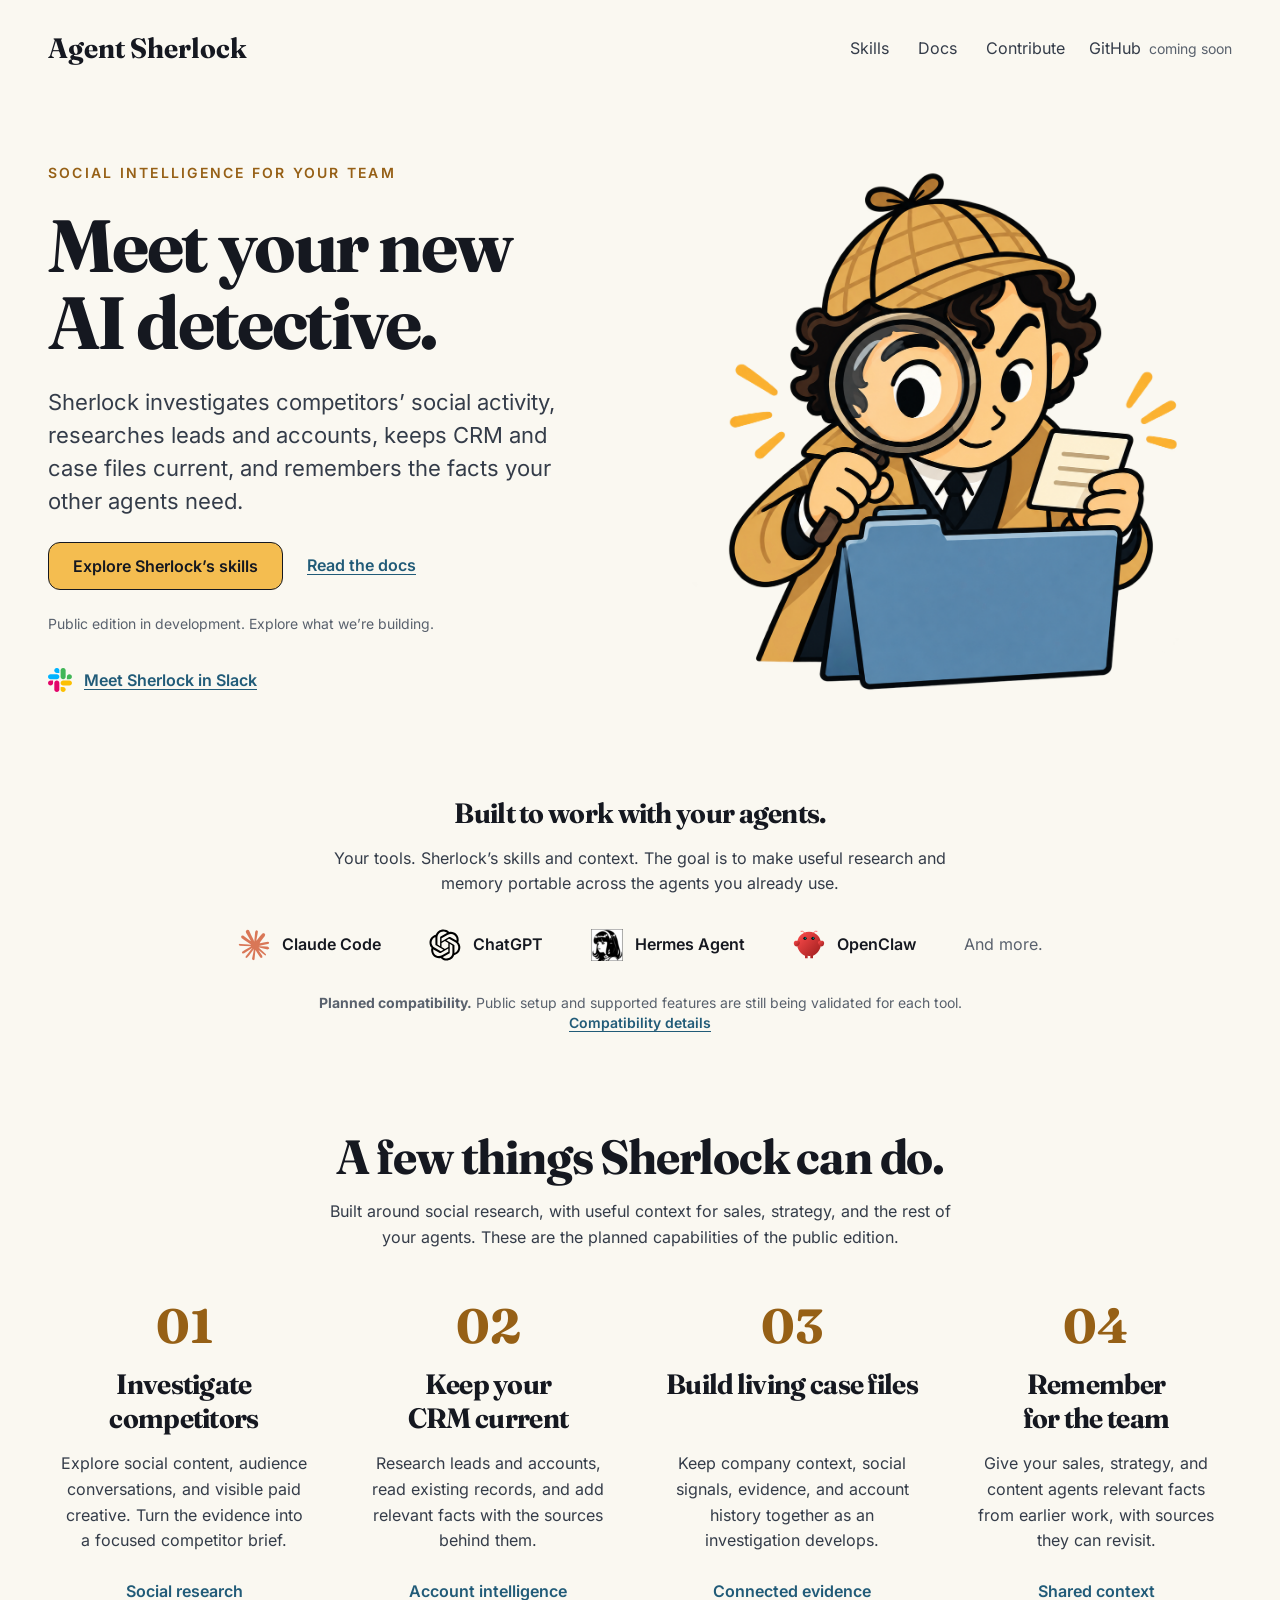
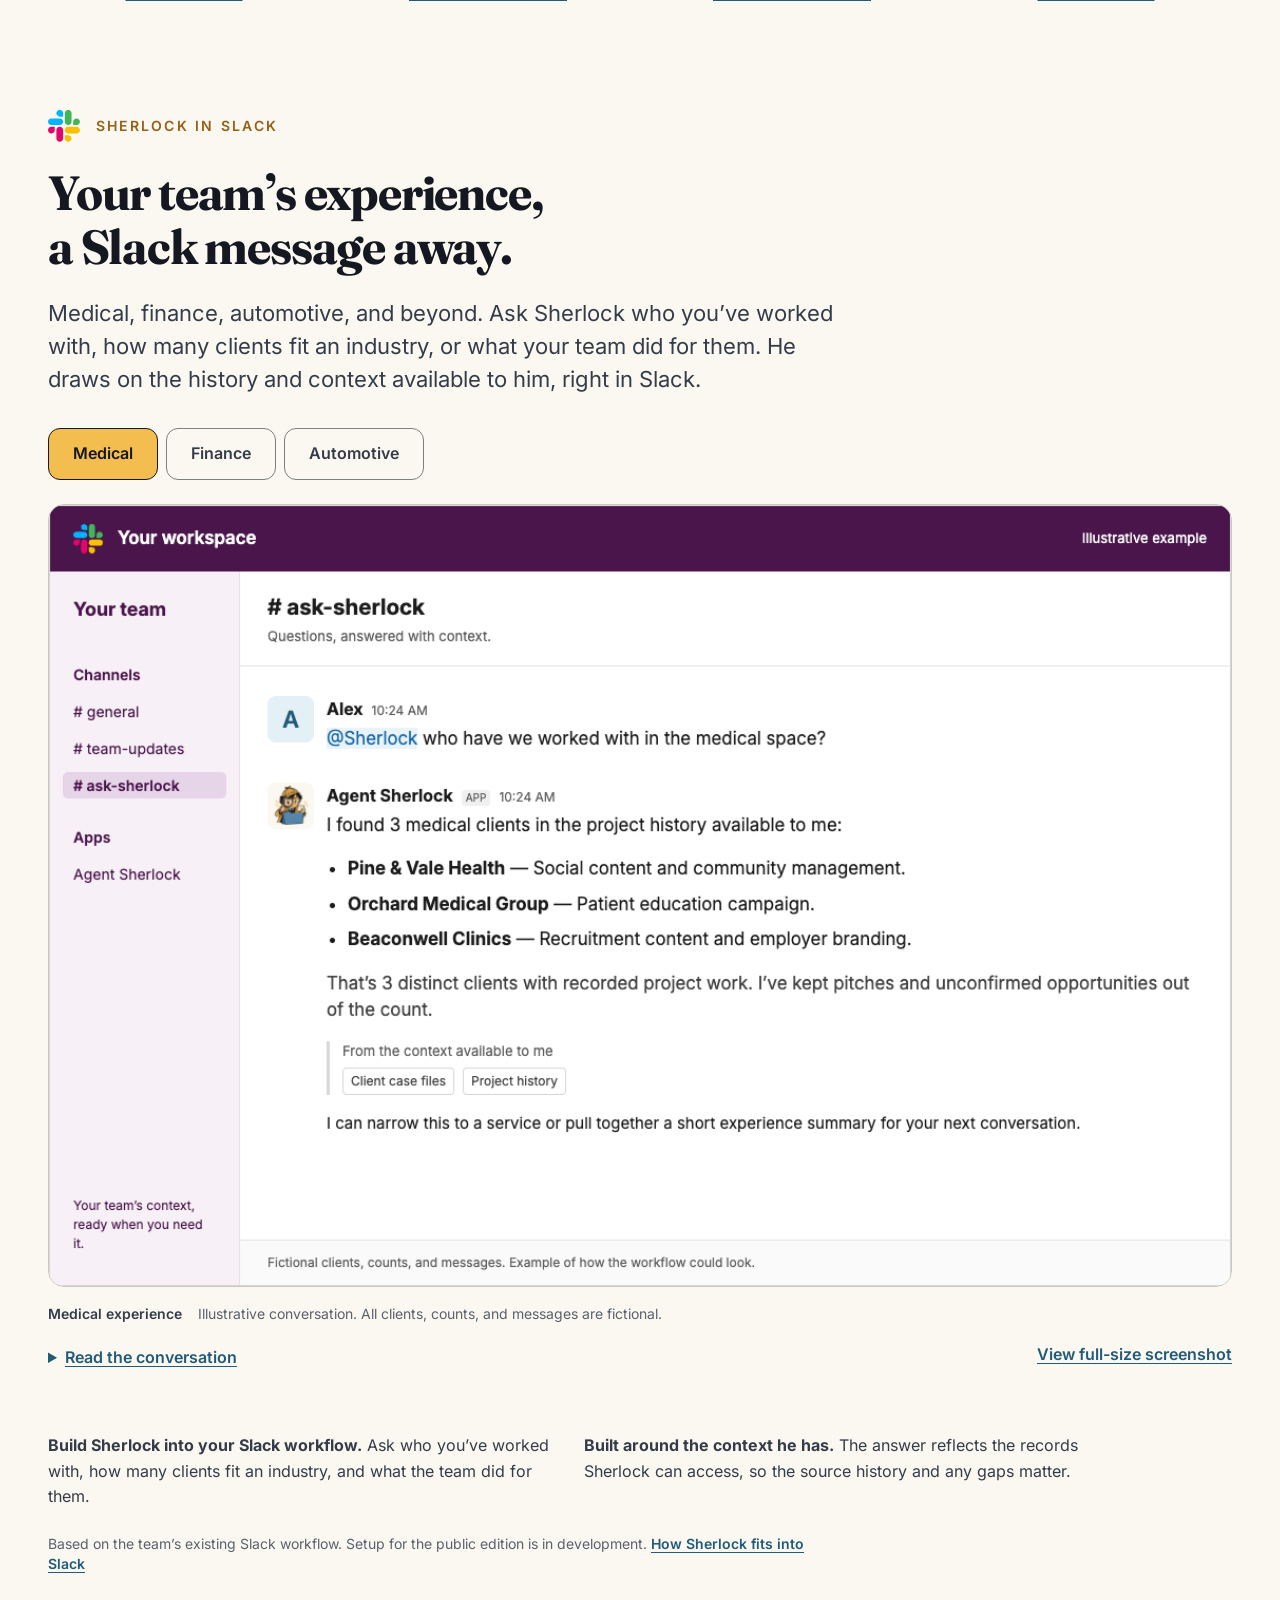
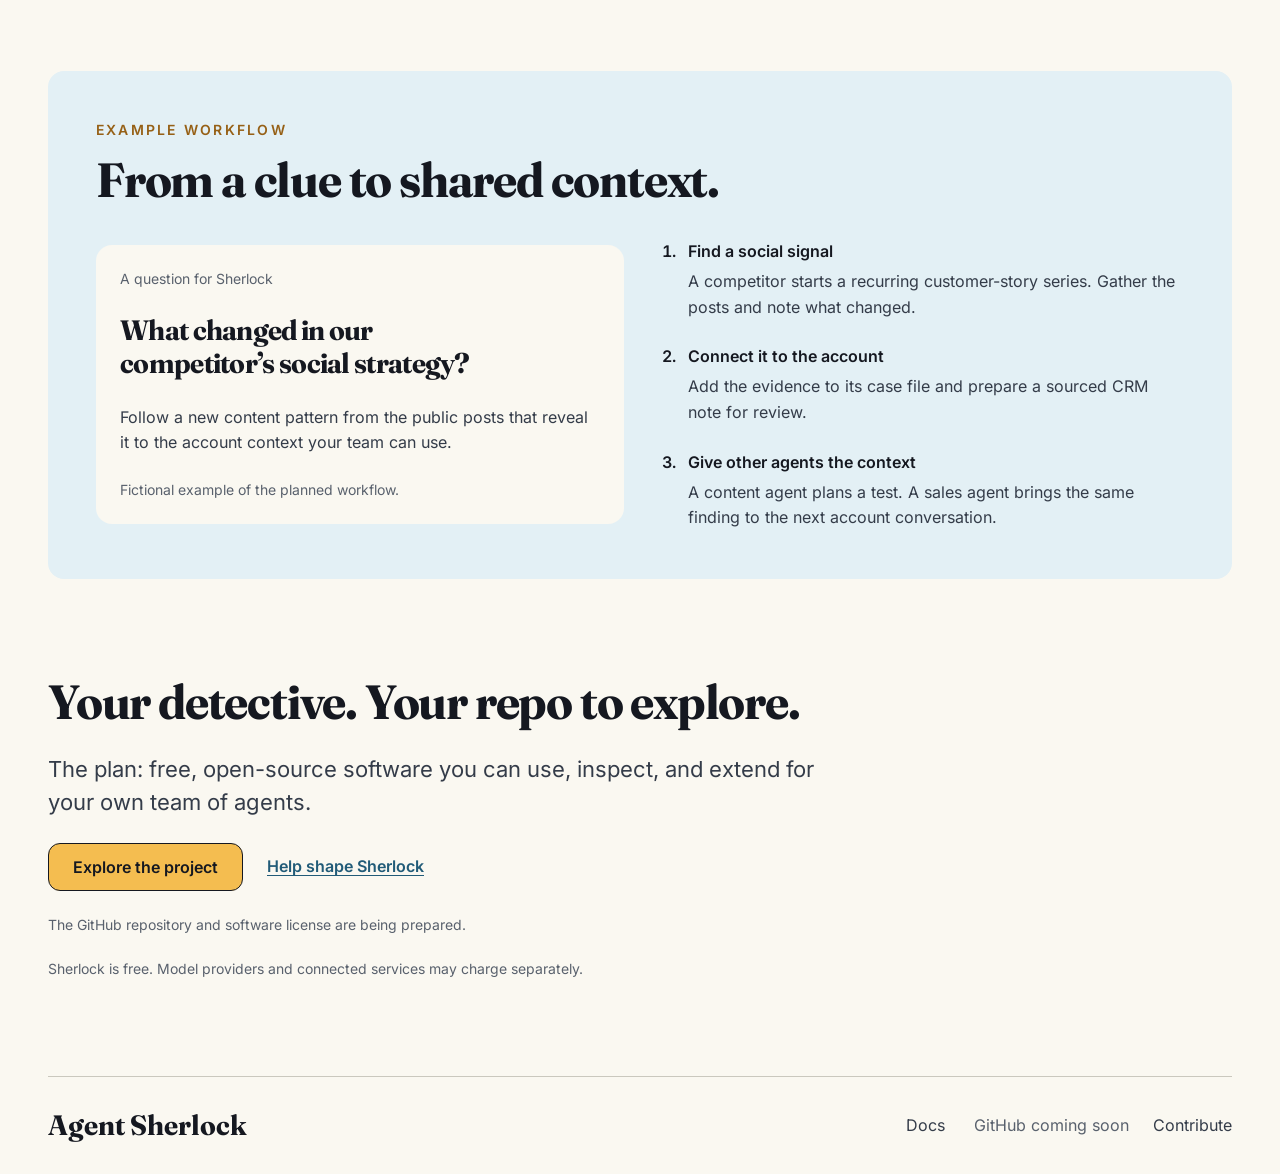
==== public-facing/index.html @ 6c5198a6 "Prepare Agent Sherlock public preview and verified source distribution" ====
<!doctype html>
<html lang="en">
  <head>
    <meta charset="utf-8" />
    <meta name="viewport" content="width=device-width, initial-scale=1" />
    <meta name="description" content="Meet Agent Sherlock: an AI detective for social competitor research, account context, living case files, and shared memory for your team of agents. Public edition in development." />
    <title>Agent Sherlock — Social intelligence for your team</title>
    <link rel="icon" href="data:," />
    <link rel="stylesheet" href="assets/styles/fonts.css" />
    <link rel="stylesheet" href="assets/styles/tokens.css" />
    <link rel="stylesheet" href="assets/styles/components.css" />
    <link rel="stylesheet" href="styles.css" />
    <script src="assets/examples/slack-examples.js" defer></script>
    <script src="slack-gallery.js" defer></script>
  </head>
  <body class="sherlock">
    <a class="sherlock-skip-link" href="#main">Skip to content</a>
    <header class="sherlock-container sherlock-nav site-header">
      <a class="sherlock-brand" href="index.html" aria-label="Agent Sherlock home"><span>Agent Sherlock</span></a>
      <nav aria-label="Primary navigation">
        <ul class="sherlock-nav-list">
          <li><a class="sherlock-nav-link" href="#capabilities">Skills</a></li>
          <li><a class="sherlock-nav-link" href="docs.html">Docs</a></li>
          <li><a class="sherlock-nav-link" href="docs.html#contribute">Contribute</a></li>
          <li><span class="repository-pending">GitHub <span class="sherlock-caption sherlock-muted">coming soon</span></span></li>
        </ul>
      </nav>
    </header>

    <main id="main" tabindex="-1">
      <section class="sherlock-hero sherlock-container" aria-labelledby="hero-title">
        <div class="sherlock-hero-copy">
          <p class="sherlock-eyebrow">Social intelligence for your team</p>
          <h1 id="hero-title">Meet your new AI detective.</h1>
          <p class="sherlock-lead">Sherlock investigates competitors’ social activity, researches leads and accounts, keeps CRM and case files current, and remembers the facts your other agents need.</p>
          <div class="sherlock-actions">
            <a class="sherlock-button" href="#capabilities">Explore Sherlock’s skills</a>
            <a class="sherlock-link" href="docs.html">Read the docs</a>
          </div>
          <p class="sherlock-caption sherlock-muted">Public edition in development. Explore what we’re building.</p>
          <a class="slack-entry sherlock-link" href="#slack"><img src="assets/brands/slack-logo.svg" width="24" height="24" alt="" /> Meet Sherlock in Slack</a>
        </div>
        <img class="sherlock-hero-art" src="assets/sherlock-hero-candidate.png" width="1312" height="1199" alt="Sherlock examining a clue with a magnifying glass behind a blue case folder" fetchpriority="high" />
      </section>

      <section id="agents" class="sherlock-section sherlock-container agent-compatibility" aria-labelledby="agents-title">
        <h2 id="agents-title">Built to work with your agents.</h2>
        <p class="agent-compatibility-intro">Your tools. Sherlock’s skills and context. The goal is to make useful research and memory portable across the agents you already use.</p>
        <ul class="agent-logo-list" aria-label="Planned agent compatibility">
          <li><img src="assets/brands/claude-mark.png" width="32" height="32" alt="" /><span>Claude Code</span></li>
          <li><img src="assets/brands/chatgpt-mark.svg" width="32" height="32" alt="" /><span>ChatGPT</span></li>
          <li><img src="assets/brands/hermes-mark.png" width="32" height="32" alt="" /><span>Hermes Agent</span></li>
          <li><img src="assets/brands/openclaw-mark.svg" width="32" height="32" alt="" /><span>OpenClaw</span></li>
          <li class="agent-logo-more">And more.</li>
        </ul>
        <p class="sherlock-caption sherlock-muted agent-compatibility-note"><strong>Planned compatibility.</strong> Public setup and supported features are still being validated for each tool. <a class="sherlock-link" href="docs.html#compatibility">Compatibility details</a></p>
      </section>

      <section id="capabilities" class="sherlock-section sherlock-container" aria-labelledby="capabilities-title">
        <div class="section-intro">
          <h2 id="capabilities-title">A few things Sherlock can do.</h2>
          <p>Built around social research, with useful context for sales, strategy, and the rest of your agents. These are the planned capabilities of the public edition.</p>
        </div>
        <ul class="sherlock-skills">
          <li class="sherlock-skill">
            <span class="skill-index" aria-hidden="true">01</span>
            <h3>Investigate competitors</h3>
            <p>Explore social content, audience conversations, and visible paid creative. Turn the evidence into a focused competitor brief.</p>
            <a class="sherlock-link skill-detail" href="docs.html#social-research">Social research</a>
          </li>
          <li class="sherlock-skill">
            <span class="skill-index" aria-hidden="true">02</span>
            <h3>Keep your CRM current</h3>
            <p>Research leads and accounts, read existing records, and add relevant facts with the sources behind them.</p>
            <a class="sherlock-link skill-detail" href="docs.html#crm">Account intelligence</a>
          </li>
          <li class="sherlock-skill">
            <span class="skill-index" aria-hidden="true">03</span>
            <h3>Build living case files</h3>
            <p>Keep company context, social signals, evidence, and account history together as an investigation develops.</p>
            <a class="sherlock-link skill-detail" href="docs.html#case-files">Connected evidence</a>
          </li>
          <li class="sherlock-skill">
            <span class="skill-index" aria-hidden="true">04</span>
            <h3>Remember for the team</h3>
            <p>Give your sales, strategy, and content agents relevant facts from earlier work, with sources they can revisit.</p>
            <a class="sherlock-link skill-detail" href="docs.html#recall">Shared context</a>
          </li>
        </ul>
      </section>

      <section id="slack" class="sherlock-section sherlock-container" aria-labelledby="slack-title">
        <div class="slack-section-heading">
          <div class="slack-brand-label"><img src="assets/brands/slack-logo.svg" width="32" height="32" alt="Slack" /><p class="sherlock-eyebrow">Sherlock in Slack</p></div>
          <h2 id="slack-title">Your team’s experience,<br class="desktop-break" /> a Slack message away.</h2>
          <p class="sherlock-lead">Medical, finance, automotive, and beyond. Ask Sherlock who you’ve worked with, how many clients fit an industry, or what your team did for them. He draws on the history and context available to him, right in Slack.</p>
        </div>
        <div id="slack-industry-picker" class="slack-industry-picker" role="group" aria-label="Choose an example industry" hidden>
          <button type="button" class="industry-button" data-industry="medical" aria-pressed="true" aria-controls="slack-example">Medical</button>
          <button type="button" class="industry-button" data-industry="finance" aria-pressed="false" aria-controls="slack-example">Finance</button>
          <button type="button" class="industry-button" data-industry="automotive" aria-pressed="false" aria-controls="slack-example">Automotive</button>
        </div>
        <figure id="slack-example" class="slack-example" aria-labelledby="slack-caption">
          <picture>
            <source id="slack-mobile-image" media="(max-width: 639px)" srcset="assets/examples/slack-medical-mobile.png" />
            <img id="slack-screenshot" class="slack-screenshot" src="assets/examples/slack-medical-desktop.png" width="1120" height="740" alt="Illustrative Slack screenshot: a teammate asks about medical experience and Sherlock lists three fictional clients and their project work." loading="lazy" />
          </picture>
          <figcaption id="slack-caption"><strong id="slack-industry-caption">Medical experience</strong><span>Illustrative conversation. All clients, counts, and messages are fictional.</span></figcaption>
        </figure>
        <p id="slack-gallery-status" class="sherlock-visually-hidden" role="status" aria-live="polite"></p>
        <div class="slack-example-details">
          <details class="slack-transcript">
            <summary>Read the conversation</summary>
            <div id="slack-transcript-copy">
              <p><strong>Alex:</strong> @Sherlock who have we worked with in the medical space?</p>
              <p><strong>Agent Sherlock:</strong> I found 3 medical clients in the project history available to me: Pine &amp; Vale Health, Orchard Medical Group, and Beaconwell Clinics.</p>
              <p>This is a fictional demonstration of recalling past client work.</p>
            </div>
          </details>
          <a id="slack-screenshot-link" class="sherlock-link" href="assets/examples/slack-medical-desktop.png">View full-size screenshot</a>
        </div>
        <noscript><p class="sherlock-caption">More screenshots: <a class="sherlock-link" href="assets/examples/slack-finance-desktop.png">Finance</a> and <a class="sherlock-link" href="assets/examples/slack-automotive-desktop.png">Automotive</a>.</p></noscript>
        <div class="slack-context-notes">
          <p><strong>Build Sherlock into your Slack workflow.</strong> Ask who you’ve worked with, how many clients fit an industry, and what the team did for them.</p>
          <p><strong>Built around the context he has.</strong> The answer reflects the records Sherlock can access, so the source history and any gaps matter.</p>
        </div>
        <p class="sherlock-caption sherlock-muted slack-availability">Based on the team’s existing Slack workflow. Setup for the public edition is in development. <a class="sherlock-link" href="docs.html#slack">How Sherlock fits into Slack</a></p>
      </section>

      <section id="workflow" class="sherlock-section sherlock-container" aria-labelledby="workflow-title">
        <div class="sherlock-case-panel">
          <div class="workflow-heading">
            <p class="sherlock-eyebrow">Example workflow</p>
            <h2 id="workflow-title">From a clue to shared context.</h2>
          </div>
          <div class="example-question">
            <p class="sherlock-caption sherlock-muted">A question for Sherlock</p>
            <h3>What changed in our competitor’s social strategy?</h3>
            <p>Follow a new content pattern from the public posts that reveal it to the account context your team can use.</p>
            <p class="sherlock-caption sherlock-muted">Fictional example of the planned workflow.</p>
          </div>
          <ol class="workflow-steps">
            <li>
              <h3>Find a social signal</h3>
              <p>A competitor starts a recurring customer-story series. Gather the posts and note what changed.</p>
            </li>
            <li>
              <h3>Connect it to the account</h3>
              <p>Add the evidence to its case file and prepare a sourced CRM note for review.</p>
            </li>
            <li>
              <h3>Give other agents the context</h3>
              <p>A content agent plans a test. A sales agent brings the same finding to the next account conversation.</p>
            </li>
          </ol>
        </div>
      </section>

      <section id="open-source" class="sherlock-section sherlock-container participation" aria-labelledby="open-source-title">
        <div class="sherlock-stack">
          <h2 id="open-source-title">Your detective. Your repo to explore.</h2>
          <p class="sherlock-lead">The plan: free, open-source software you can use, inspect, and extend for your own team of agents.</p>
          <div class="sherlock-actions">
            <a class="sherlock-button" href="docs.html">Explore the project</a>
            <a class="sherlock-link" href="docs.html#contribute">Help shape Sherlock</a>
          </div>
          <p class="sherlock-caption sherlock-muted">The GitHub repository and software license are being prepared.</p>
          <p class="sherlock-caption sherlock-muted">Sherlock is free. Model providers and connected services may charge separately.</p>
        </div>
      </section>
    </main>

    <footer class="sherlock-footer sherlock-container">
      <a class="sherlock-brand" href="index.html"><span>Agent Sherlock</span></a>
      <nav aria-label="Footer navigation">
        <ul class="sherlock-nav-list">
          <li><a class="sherlock-nav-link" href="docs.html">Docs</a></li>
          <li><span class="repository-pending sherlock-muted">GitHub coming soon</span></li>
          <li><a class="sherlock-nav-link" href="docs.html#contribute">Contribute</a></li>
        </ul>
      </nav>
    </footer>
  </body>
</html>
---- public-facing/assets/styles/fonts.css ----
/* Self-hosted upstream variable font files. See ../fonts/README.md and OFLs. */
@font-face {
  font-family: "Fraunces";
  src: url("../fonts/Fraunces-variable.ttf") format("truetype");
  font-style: normal;
  font-weight: 100 900;
  font-display: swap;
}

@font-face {
  font-family: "Inter";
  src: url("../fonts/Inter-variable.ttf") format("truetype");
  font-style: normal;
  font-weight: 100 900;
  font-display: swap;
}

/* These declarations load fonts only. Heading/body rules live in components.css. */
---- public-facing/assets/styles/tokens.css ----
/* Agent Sherlock v1.0 — implementation values, not sampled source measurements.
 * Load fonts.css, then tokens.css, then components.css.
 * Font binaries are registered separately; no network import is required.
 */
:root {
  --sherlock-palette-blue: #527A91;
  --sherlock-palette-blue-soft: #E3F0F5;
  --sherlock-palette-body: #343C49;
  --sherlock-palette-control-border: #7B817B;
  --sherlock-palette-cream: #FAF8F1;
  --sherlock-palette-gold: #F4BD50;
  --sherlock-palette-gold-hover: #E6A83B;
  --sherlock-palette-ink: #151820;
  --sherlock-palette-line: #CAC8BE;
  --sherlock-palette-link: #215B78;
  --sherlock-palette-muted: #59616D;
  --sherlock-palette-ochre: #966016;
  --sherlock-palette-red: #A2342B;
  --sherlock-palette-red-soft: #FAE9E4;
  --sherlock-palette-sage: #537764;
  --sherlock-palette-sage-soft: #E8F0E8;
  --sherlock-palette-white: #FFFFFF;
  --sherlock-palette-coat: #CEA164;
  --sherlock-palette-skin: #EFC58E;
  --sherlock-color-page: var(--sherlock-palette-cream);
  --sherlock-color-surface: var(--sherlock-palette-white);
  --sherlock-color-text: var(--sherlock-palette-body);
  --sherlock-color-heading: var(--sherlock-palette-ink);
  --sherlock-color-muted: var(--sherlock-palette-muted);
  --sherlock-color-link: var(--sherlock-palette-link);
  --sherlock-color-primary: var(--sherlock-palette-gold);
  --sherlock-color-primary-hover: var(--sherlock-palette-gold-hover);
  --sherlock-color-primary-text: var(--sherlock-palette-ink);
  --sherlock-color-primary-border: var(--sherlock-palette-ink);
  --sherlock-color-border-decorative: var(--sherlock-palette-line);
  --sherlock-color-border-control: var(--sherlock-palette-control-border);
  --sherlock-color-focus: var(--sherlock-palette-link);
  --sherlock-color-panel: var(--sherlock-palette-blue-soft);
  --sherlock-color-info-accent: var(--sherlock-palette-blue);
  --sherlock-color-info-text: var(--sherlock-palette-body);
  --sherlock-color-success-surface: var(--sherlock-palette-sage-soft);
  --sherlock-color-success-accent: var(--sherlock-palette-sage);
  --sherlock-color-success-text: var(--sherlock-palette-body);
  --sherlock-color-danger-surface: var(--sherlock-palette-red-soft);
  --sherlock-color-danger-accent: var(--sherlock-palette-red);
  --sherlock-color-danger-text: var(--sherlock-palette-red);
  --sherlock-color-warning-text: var(--sherlock-palette-ochre);
  --sherlock-color-code-surface: var(--sherlock-palette-ink);
  --sherlock-color-code-text: var(--sherlock-palette-cream);
  --sherlock-color-disabled-surface: var(--sherlock-palette-line);
  --sherlock-color-disabled-text: var(--sherlock-palette-body);
  --sherlock-font-display: "Fraunces", Georgia, "Times New Roman", serif;
  --sherlock-font-body: "Inter", system-ui, -apple-system, BlinkMacSystemFont, "Segoe UI", sans-serif;
  --sherlock-font-code: ui-monospace, SFMono-Regular, Menlo, Monaco, Consolas, "Liberation Mono", monospace;
  --sherlock-weight-regular: 400;
  --sherlock-weight-semibold: 600;
  --sherlock-weight-display: 700;
  --sherlock-type-hero: clamp(2.75rem, 1.1rem + 4.4vw, 5rem);
  --sherlock-type-h2: clamp(2rem, 1.33rem + 2.23vw, 3rem);
  --sherlock-type-h3: clamp(1.5rem, 1.33rem + 0.56vw, 1.75rem);
  --sherlock-type-lead: clamp(1.25rem, 1.14rem + 0.36vw, 1.375rem);
  --sherlock-type-body: 1rem;
  --sherlock-type-caption: 0.875rem;
  --sherlock-type-minimum: 0.75rem;
  --sherlock-leading-hero: 1.04;
  --sherlock-leading-heading: 1.12;
  --sherlock-leading-subheading: 1.2;
  --sherlock-leading-body: 1.6;
  --sherlock-leading-lead: 1.5;
  --sherlock-leading-caption: 1.45;
  --sherlock-tracking-hero: -0.035em;
  --sherlock-tracking-heading: -0.025em;
  --sherlock-tracking-eyebrow: 0.16em;
  --sherlock-space-0: 0px;
  --sherlock-space-4: 4px;
  --sherlock-space-8: 8px;
  --sherlock-space-12: 12px;
  --sherlock-space-16: 16px;
  --sherlock-space-24: 24px;
  --sherlock-space-32: 32px;
  --sherlock-space-48: 48px;
  --sherlock-space-64: 64px;
  --sherlock-space-96: 96px;
  --sherlock-space-128: 128px;
  --sherlock-layout-container: 1200px;
  --sherlock-layout-prose: 65ch;
  --sherlock-layout-gutter-mobile: 24px;
  --sherlock-layout-gutter-tablet: 32px;
  --sherlock-layout-gutter-desktop: 48px;
  --sherlock-layout-grid-gap-mobile: 24px;
  --sherlock-layout-grid-gap-tablet: 24px;
  --sherlock-layout-grid-gap-desktop: 32px;
  --sherlock-layout-section-mobile: 64px;
  --sherlock-layout-section-desktop: 96px;
  --sherlock-layout-hero-copy: 12ch;
  --sherlock-breakpoint-small: 640px;
  --sherlock-breakpoint-medium: 960px;
  --sherlock-breakpoint-large: 1280px;
  --sherlock-radius-control: 8px;
  --sherlock-radius-button: 12px;
  --sherlock-radius-panel: 16px;
  --sherlock-radius-pill: 999px;
  --sherlock-border-width: 1px;
  --sherlock-focus-width: 3px;
  --sherlock-focus-offset: 3px;
  --sherlock-size-control: 48px;
  --sherlock-size-control-compact: 44px;
  --sherlock-size-icon: 20px;
  --sherlock-motion-fast: 120ms;
  --sherlock-motion-standard: 180ms;
  --sherlock-motion-slow: 240ms;
  --sherlock-motion-ease: cubic-bezier(0.2, 0, 0, 1);
  --sherlock-shadow-panel: 0 4px 0 rgb(21 24 32 / 0.04);
}
---- public-facing/assets/styles/components.css ----
/* Agent Sherlock v1.0. Load fonts.css → tokens.css → components.css.
 * Opt-in starter styles. Interactions, routing, data, and validation are
 * the implementation agent's responsibility; CSS does not provide them.
 */
.sherlock {
  box-sizing: border-box;
  background: var(--sherlock-color-page);
  color: var(--sherlock-color-text);
  font-family: var(--sherlock-font-body);
  font-size: var(--sherlock-type-body);
  font-weight: var(--sherlock-weight-regular);
  line-height: var(--sherlock-leading-body);
  font-optical-sizing: none;
  font-variation-settings: "opsz" 14;
  overflow-wrap: break-word;
}
.sherlock *, .sherlock *::before, .sherlock *::after { box-sizing: inherit; }
.sherlock img, .sherlock svg { max-width: 100%; }
.sherlock img { display: block; height: auto; }
.sherlock :where(button, input, textarea, select) { font: inherit; color: inherit; }
.sherlock [hidden] { display: none !important; }
.sherlock :where(h1, h2, h3, p, ul, ol, figure, pre) { margin-block: 0; }
.sherlock :where(h1, h2, h3), .sherlock-display, .sherlock-brand span {
  color: var(--sherlock-color-heading);
  font-family: var(--sherlock-font-display);
  font-weight: var(--sherlock-weight-display);
  font-optical-sizing: none;
  font-variation-settings: "opsz" 72, "SOFT" 0, "WONK" 0;
}
.sherlock h1, .sherlock-hero-title {
  max-width: var(--sherlock-layout-hero-copy);
  font-size: var(--sherlock-type-hero);
  line-height: var(--sherlock-leading-hero);
  letter-spacing: var(--sherlock-tracking-hero);
  text-wrap: balance;
}
.sherlock h2, .sherlock-section-title {
  font-size: var(--sherlock-type-h2);
  line-height: var(--sherlock-leading-heading);
  letter-spacing: var(--sherlock-tracking-heading);
  text-wrap: balance;
}
.sherlock h3, .sherlock-skill-title {
  font-size: var(--sherlock-type-h3);
  line-height: var(--sherlock-leading-subheading);
  letter-spacing: var(--sherlock-tracking-heading);
  text-wrap: balance;
}
.sherlock-lead { font-size: var(--sherlock-type-lead); line-height: var(--sherlock-leading-lead); }
.sherlock-caption { font-size: var(--sherlock-type-caption); line-height: var(--sherlock-leading-caption); }
.sherlock-muted { color: var(--sherlock-color-muted); }
.sherlock-eyebrow {
  color: var(--sherlock-color-warning-text);
  font-size: var(--sherlock-type-caption);
  font-weight: var(--sherlock-weight-semibold);
  letter-spacing: var(--sherlock-tracking-eyebrow);
  text-transform: uppercase;
}
.sherlock-prose { max-width: var(--sherlock-layout-prose); }
.sherlock-prose > * + * { margin-block-start: var(--sherlock-space-16); }
.sherlock-container {
  width: min(calc(100% - 2 * var(--sherlock-layout-gutter-mobile)), var(--sherlock-layout-container));
  margin-inline: auto;
}
.sherlock-section { padding-block-end: var(--sherlock-layout-section-mobile); }
.sherlock-stack { display: flex; flex-direction: column; gap: var(--sherlock-space-24); }
.sherlock-actions { display: flex; flex-wrap: wrap; align-items: center; gap: var(--sherlock-space-24); }
.sherlock-hero {
  display: grid;
  gap: var(--sherlock-space-32);
  align-items: center;
  padding-block: var(--sherlock-space-48) var(--sherlock-space-64);
}
.sherlock-hero > *, .sherlock-skills > *, .sherlock-case-panel > * { min-width: 0; }
.sherlock-hero-art { width: min(100%, 36rem); justify-self: center; }
.sherlock-hero-copy { display: flex; flex-direction: column; align-items: flex-start; gap: var(--sherlock-space-24); }
.sherlock-hero-copy .sherlock-lead { max-width: 38ch; }
.sherlock-skip-link {
  position: fixed;
  z-index: 100;
  inset-block-start: var(--sherlock-space-12);
  inset-inline-start: var(--sherlock-space-12);
  padding: var(--sherlock-space-12) var(--sherlock-space-16);
  transform: translateY(-200%);
  border: var(--sherlock-border-width) solid var(--sherlock-color-border-control);
  background: var(--sherlock-color-page);
  color: var(--sherlock-color-link);
}
.sherlock-skip-link:focus { transform: none; }
.sherlock :where(a, button, input, textarea, select, summary, [tabindex]):focus-visible {
  outline: var(--sherlock-focus-width) solid var(--sherlock-color-focus);
  outline-offset: var(--sherlock-focus-offset);
}
.sherlock-link {
  color: var(--sherlock-color-link);
  font-weight: var(--sherlock-weight-semibold);
  text-decoration: underline;
  text-underline-offset: 0.2em;
  text-decoration-thickness: 1px;
}
.sherlock-link:hover { text-decoration-thickness: 2px; }
.sherlock-link:visited { color: var(--sherlock-color-link); }
.sherlock-actions > .sherlock-link { display: inline-flex; align-items: center; min-height: var(--sherlock-size-control-compact); min-width: var(--sherlock-size-control-compact); }
.sherlock-link[aria-disabled="true"] { color: var(--sherlock-color-muted); cursor: not-allowed; }
.sherlock-button {
  display: inline-flex;
  justify-content: center;
  align-items: center;
  gap: var(--sherlock-space-12);
  min-height: var(--sherlock-size-control);
  max-width: 100%;
  padding: var(--sherlock-space-12) var(--sherlock-space-24);
  border: var(--sherlock-border-width) solid var(--sherlock-color-primary-border);
  border-radius: var(--sherlock-radius-button);
  background: var(--sherlock-color-primary);
  color: var(--sherlock-color-primary-text);
  font-weight: var(--sherlock-weight-semibold);
  line-height: 1.4;
  text-align: center;
  text-decoration: none;
  cursor: pointer;
  transition: background-color var(--sherlock-motion-standard) var(--sherlock-motion-ease), border-color var(--sherlock-motion-standard) var(--sherlock-motion-ease);
}
.sherlock-button:visited { color: var(--sherlock-color-primary-text); }
.sherlock-button:not(:disabled):not([aria-disabled="true"]):hover { background: var(--sherlock-color-primary-hover); }
.sherlock-button:not(:disabled):not([aria-disabled="true"]):active { box-shadow: inset 0 0 0 1px var(--sherlock-color-primary-border); }
.sherlock-button--secondary { background: transparent; border-color: var(--sherlock-color-border-control); }
.sherlock-button--secondary:not(:disabled):not([aria-disabled="true"]):hover { background: var(--sherlock-color-panel); }
.sherlock-button--compact { min-height: var(--sherlock-size-control-compact); padding-block: var(--sherlock-space-8); }
.sherlock-button--icon { width: var(--sherlock-size-control); padding: var(--sherlock-space-12); }
.sherlock-button :where(svg, img) { flex: 0 0 auto; width: var(--sherlock-size-icon); height: var(--sherlock-size-icon); }
.sherlock-button:disabled, .sherlock-button[aria-disabled="true"] {
  opacity: 1;
  border-color: var(--sherlock-color-border-control);
  background: var(--sherlock-color-disabled-surface);
  color: var(--sherlock-color-disabled-text);
  box-shadow: none;
  cursor: not-allowed;
}
.sherlock-button[aria-busy="true"] { cursor: progress; }
.sherlock-field { display: flex; flex-direction: column; gap: var(--sherlock-space-8); }
.sherlock-label { color: var(--sherlock-color-heading); font-weight: var(--sherlock-weight-semibold); }
.sherlock-input {
  width: 100%;
  min-height: var(--sherlock-size-control);
  padding: var(--sherlock-space-12) var(--sherlock-space-16);
  border: var(--sherlock-border-width) solid var(--sherlock-color-border-control);
  border-radius: var(--sherlock-radius-control);
  background: var(--sherlock-color-surface);
  color: var(--sherlock-color-text);
  transition: border-color var(--sherlock-motion-fast) var(--sherlock-motion-ease);
}
.sherlock-input::placeholder { color: var(--sherlock-color-muted); opacity: 1; }
.sherlock-input:hover:not(:disabled) { border-color: var(--sherlock-color-heading); }
.sherlock-input:focus-visible { border-color: var(--sherlock-color-focus); }
.sherlock-input[aria-invalid="true"] { border-color: var(--sherlock-color-danger-accent); }
.sherlock-input:disabled { background: var(--sherlock-color-disabled-surface); color: var(--sherlock-color-disabled-text); cursor: not-allowed; opacity: 1; }
.sherlock-input[readonly] { background: var(--sherlock-color-page); }
textarea.sherlock-input { min-height: 8rem; resize: vertical; }
.sherlock-error { color: var(--sherlock-color-danger-text); font-size: var(--sherlock-type-caption); }
.sherlock-badge {
  display: inline-flex;
  align-items: center;
  gap: var(--sherlock-space-8);
  width: fit-content;
  padding: var(--sherlock-space-4) var(--sherlock-space-12);
  border-radius: var(--sherlock-radius-pill);
  background: var(--sherlock-color-panel);
  color: var(--sherlock-color-info-text);
  font-size: var(--sherlock-type-caption);
  font-weight: var(--sherlock-weight-semibold);
  line-height: var(--sherlock-leading-caption);
}
.sherlock-badge--success { background: var(--sherlock-color-success-surface); color: var(--sherlock-color-success-text); }
.sherlock-badge--error { background: var(--sherlock-color-danger-surface); color: var(--sherlock-color-danger-text); }
.sherlock-status-icon { flex: 0 0 auto; width: var(--sherlock-size-icon); height: var(--sherlock-size-icon); color: var(--sherlock-color-info-accent); }
.sherlock-badge--success .sherlock-status-icon { color: var(--sherlock-color-success-accent); }
.sherlock-badge--error .sherlock-status-icon { color: var(--sherlock-color-danger-accent); }
.sherlock-alert {
  display: grid;
  grid-template-columns: auto minmax(0, 1fr);
  gap: var(--sherlock-space-12);
  padding: var(--sherlock-space-16);
  border-inline-start: 3px solid var(--sherlock-color-info-accent);
  border-radius: var(--sherlock-radius-control);
  background: var(--sherlock-color-panel);
  color: var(--sherlock-color-info-text);
}
.sherlock-alert--success { border-color: var(--sherlock-color-success-accent); background: var(--sherlock-color-success-surface); color: var(--sherlock-color-success-text); }
.sherlock-alert--success .sherlock-status-icon { color: var(--sherlock-color-success-accent); }
.sherlock-alert--error { border-color: var(--sherlock-color-danger-accent); background: var(--sherlock-color-danger-surface); color: var(--sherlock-color-danger-text); }
.sherlock-alert--error .sherlock-status-icon { color: var(--sherlock-color-danger-accent); }
.sherlock-skills {
  display: grid;
  grid-template-columns: minmax(0, 1fr);
  gap: var(--sherlock-layout-grid-gap-mobile);
  padding: 0;
  list-style: none;
}
.sherlock-skill { display: flex; flex-direction: column; align-items: center; gap: var(--sherlock-space-16); text-align: center; }
.sherlock-skill-art { width: min(100%, 15rem); aspect-ratio: 4 / 3; object-fit: contain; }
.sherlock-skill p { max-width: 25ch; }
.sherlock-skill-row {
  display: grid;
  grid-template-columns: minmax(4rem, 6rem) minmax(0, 1fr);
  align-items: start;
  gap: var(--sherlock-space-24);
  padding-block: var(--sherlock-space-24);
  border-block-end: var(--sherlock-border-width) solid var(--sherlock-color-border-decorative);
}
.sherlock-case-panel {
  display: grid;
  gap: var(--sherlock-space-32);
  padding: var(--sherlock-space-24);
  border-radius: var(--sherlock-radius-panel);
  background: var(--sherlock-color-panel);
}
.sherlock-case-panel > h2 { grid-column: 1 / -1; }
.sherlock-case-steps { display: flex; flex-direction: column; gap: var(--sherlock-space-24); padding: 0; list-style: none; }
.sherlock-case-step { display: grid; grid-template-columns: auto minmax(0, 1fr); align-items: center; gap: var(--sherlock-space-16); }
.sherlock-case-step--text { grid-template-columns: minmax(0, 1fr); }
.sherlock-case-step .sherlock-status-icon { width: 28px; height: 28px; }
.sherlock-case-step[data-state="complete"] .sherlock-status-icon { color: var(--sherlock-color-success-accent); }
.sherlock-case-step[data-state="error"] .sherlock-status-icon { color: var(--sherlock-color-danger-accent); }
.sherlock-case-step[data-state="pending"] .sherlock-status-icon { color: var(--sherlock-color-muted); }
.sherlock-code {
  max-width: 100%;
  padding: var(--sherlock-space-24);
  border-radius: var(--sherlock-radius-panel);
  background: var(--sherlock-color-code-surface);
  color: var(--sherlock-color-code-text);
}
.sherlock-code pre { max-width: 100%; overflow-x: auto; padding: var(--sherlock-space-4); white-space: pre; tab-size: 2; }
.sherlock-code code { font-family: var(--sherlock-font-code); font-size: var(--sherlock-type-caption); line-height: var(--sherlock-leading-body); }
.sherlock-code :focus-visible { outline-color: var(--sherlock-color-code-text); }
.sherlock-code-header { display: flex; flex-wrap: wrap; align-items: center; justify-content: space-between; gap: var(--sherlock-space-16); margin-block-end: var(--sherlock-space-16); }
.sherlock-nav {
  display: flex;
  flex-wrap: wrap;
  align-items: center;
  justify-content: space-between;
  gap: var(--sherlock-space-16) var(--sherlock-space-24);
  padding-block: var(--sherlock-space-24);
}
.sherlock-brand { display: inline-flex; align-items: center; gap: var(--sherlock-space-12); min-height: var(--sherlock-size-control); color: var(--sherlock-color-heading); text-decoration: none; }
.sherlock-brand img { width: 44px; height: 44px; object-fit: contain; }
.sherlock-brand span { font-size: var(--sherlock-type-h3); line-height: var(--sherlock-leading-subheading); }
.sherlock-nav-list { display: flex; flex-wrap: wrap; align-items: center; gap: var(--sherlock-space-8) var(--sherlock-space-24); padding: 0; list-style: none; }
.sherlock-nav-link { display: inline-flex; align-items: center; min-height: var(--sherlock-size-control-compact); min-width: var(--sherlock-size-control-compact); color: var(--sherlock-color-text); text-decoration: none; }
.sherlock-nav-link:hover, .sherlock-nav-link[aria-current="page"] { color: var(--sherlock-color-heading); text-decoration: underline; text-underline-offset: 0.2em; }
.sherlock-footer { display: flex; flex-wrap: wrap; align-items: center; justify-content: space-between; gap: var(--sherlock-space-24); margin-block-start: var(--sherlock-space-48); padding-block: var(--sherlock-space-24); border-block-start: var(--sherlock-border-width) solid var(--sherlock-color-border-decorative); }
.sherlock-visually-hidden { position: absolute; width: 1px; height: 1px; padding: 0; margin: -1px; overflow: hidden; clip-path: inset(50%); white-space: nowrap; border: 0; }
/* Breakpoints mirror tokens.json. Native CSS media queries require literals. */
@media (min-width: 640px) {
  .sherlock-container { width: min(calc(100% - 2 * var(--sherlock-layout-gutter-tablet)), var(--sherlock-layout-container)); }
  .sherlock-skills { grid-template-columns: repeat(2, minmax(0, 1fr)); gap: var(--sherlock-layout-grid-gap-tablet); }
  .sherlock-case-panel { padding: var(--sherlock-space-32); }
}
@media (min-width: 960px) {
  .sherlock-container { width: min(calc(100% - 2 * var(--sherlock-layout-gutter-desktop)), var(--sherlock-layout-container)); }
  .sherlock-section { padding-block-end: var(--sherlock-layout-section-desktop); }
  .sherlock-hero { grid-template-columns: 1fr 1fr; gap: var(--sherlock-layout-grid-gap-desktop); padding-block: var(--sherlock-space-64) var(--sherlock-space-96); }
  .sherlock-skills { grid-template-columns: repeat(4, minmax(0, 1fr)); gap: var(--sherlock-layout-grid-gap-desktop); }
  .sherlock-case-panel { grid-template-columns: 1fr 1fr; padding: var(--sherlock-space-48); align-items: center; }
}
@media (min-width: 1280px) {
  .sherlock-hero-art { width: 100%; }
}
@media (prefers-reduced-motion: reduce) {
  .sherlock *, .sherlock *::before, .sherlock *::after { animation: none !important; transition: none !important; scroll-behavior: auto !important; }
}
@media (forced-colors: active) {
  .sherlock :where(a, button, input, textarea, select, summary, [tabindex]):focus-visible { outline-color: Highlight; }
  .sherlock-button, .sherlock-input { border-color: ButtonText; }
  .sherlock-badge, .sherlock-alert { border: 1px solid CanvasText; }
  .sherlock-button:disabled, .sherlock-button[aria-disabled="true"] { border-color: GrayText; color: GrayText; }
}
---- public-facing/styles.css ----
/* Site composition consumes the bundled Agent Sherlock design foundation. */
body { margin: 0; }
html { scroll-padding-block: var(--sherlock-space-24); }
.sherlock-hero-copy h1 { max-width: min(100%, var(--sherlock-layout-hero-copy)); }
.sherlock-hero-copy > *, .example-question > *, .workflow-steps > * { min-width: 0; }
.repository-pending {
  display: flex;
  flex-wrap: wrap;
  align-items: baseline;
  gap: var(--sherlock-space-8);
  padding-block: var(--sherlock-space-12);
}
.section-intro {
  display: grid;
  gap: var(--sherlock-space-16);
  margin-block-end: var(--sherlock-space-48);
  text-align: center;
}
.section-intro p { max-width: 65ch; margin-inline: auto; }
.skill-index {
  color: var(--sherlock-palette-ochre);
  font-family: var(--sherlock-font-display);
  font-size: var(--sherlock-type-h2);
  font-weight: var(--sherlock-weight-display);
  line-height: var(--sherlock-leading-heading);
}
.skill-detail { margin-block-start: auto; min-height: var(--sherlock-size-control-compact); display: inline-flex; align-items: center; }
.workflow-heading { grid-column: 1 / -1; display: grid; gap: var(--sherlock-space-12); }
.example-question {
  display: grid;
  grid-template-columns: minmax(0, 1fr);
  gap: var(--sherlock-space-24);
  padding: var(--sherlock-space-24);
  border-radius: var(--sherlock-radius-panel);
  background: var(--sherlock-color-page);
}
.example-question h3 { max-width: 20ch; }
.workflow-steps {
  display: grid;
  grid-template-columns: minmax(0, 1fr);
  gap: var(--sherlock-space-24);
  padding-inline-start: var(--sherlock-space-24);
}
.workflow-steps li { padding-inline-start: var(--sherlock-space-8); }
.workflow-steps li::marker { color: var(--sherlock-color-heading); font-weight: var(--sherlock-weight-semibold); }
.workflow-steps h3 { font-family: var(--sherlock-font-body); font-variation-settings: "opsz" 14; font-size: var(--sherlock-type-body); font-weight: var(--sherlock-weight-semibold); letter-spacing: normal; margin-block-end: var(--sherlock-space-8); text-wrap: initial; }
.participation .sherlock-stack { max-width: 50rem; }
.sherlock-footer { margin-block-start: 0; }
.docs-header { padding-block: var(--sherlock-space-48); }
.docs-header h1 { font-size: var(--sherlock-type-h2); max-width: 22ch; }
.docs-header > * + * { margin-block-start: var(--sherlock-space-24); }
.docs-layout { display: grid; gap: var(--sherlock-space-48); padding-block-end: var(--sherlock-space-64); }
.docs-contents ul { display: flex; flex-wrap: wrap; gap: var(--sherlock-space-8) var(--sherlock-space-24); padding: 0; list-style: none; }
.docs-contents a { display: inline-flex; align-items: center; min-height: var(--sherlock-size-control-compact); }
.docs-contents { align-self: start; }
.docs-contents summary { cursor: pointer; min-height: var(--sherlock-size-control-compact); padding-block: var(--sherlock-space-12); color: var(--sherlock-color-link); font-weight: var(--sherlock-weight-semibold); text-decoration: underline; text-underline-offset: 0.2em; }
.docs-contents[open] summary { margin-block-end: var(--sherlock-space-8); }
.docs-prompt summary { cursor: pointer; min-height: var(--sherlock-size-control-compact); padding-block: var(--sherlock-space-12); color: var(--sherlock-color-link); font-weight: var(--sherlock-weight-semibold); text-decoration: underline; text-underline-offset: 0.2em; }
.docs-prompt[open] > * + * { margin-block-start: var(--sherlock-space-16); }
.docs-prose { max-width: var(--sherlock-layout-prose); }
.docs-prose section + section { margin-block-start: var(--sherlock-space-48); }
.docs-prose section > * + * { margin-block-start: var(--sherlock-space-16); }
.docs-prose h2 { font-size: var(--sherlock-type-h3); }
.docs-prose li + li { margin-block-start: var(--sherlock-space-8); }
.slack-entry { display: inline-flex; flex-wrap: wrap; align-items: center; gap: var(--sherlock-space-12); min-height: var(--sherlock-size-control-compact); }
.slack-entry img, .slack-brand-label img { flex: 0 0 auto; }
.slack-section-heading { display: grid; grid-template-columns: minmax(0, 1fr); gap: var(--sherlock-space-24); max-width: 50rem; margin-block-end: var(--sherlock-space-32); }
.slack-section-heading > *, .slack-brand-label > p { min-width: 0; }
.slack-brand-label { display: flex; align-items: center; gap: var(--sherlock-space-16); }
.slack-industry-picker { display: flex; flex-wrap: wrap; gap: var(--sherlock-space-8); margin-block-end: var(--sherlock-space-24); }
.industry-button {
  min-height: var(--sherlock-size-control);
  padding: var(--sherlock-space-12) var(--sherlock-space-24);
  background: transparent;
  border: 1px solid var(--sherlock-color-border-control);
  border-radius: var(--sherlock-radius-button);
  font-weight: var(--sherlock-weight-semibold);
  cursor: pointer;
}
.industry-button:hover { background: var(--sherlock-color-panel); }
.industry-button[aria-pressed="true"] { color: var(--sherlock-color-primary-text); background: var(--sherlock-color-primary); border-color: var(--sherlock-color-heading); }
.slack-example { min-width: 0; margin: 0; }
.slack-screenshot { width: 100%; height: auto; border: 1px solid var(--sherlock-color-border-decorative); border-radius: var(--sherlock-radius-panel); }
.slack-example figcaption { display: flex; flex-wrap: wrap; gap: var(--sherlock-space-8) var(--sherlock-space-16); margin-block-start: var(--sherlock-space-16); color: var(--sherlock-color-muted); font-size: var(--sherlock-type-caption); }
.slack-example figcaption strong { color: var(--sherlock-color-text); font-weight: var(--sherlock-weight-semibold); }
.slack-example-details { display: flex; flex-wrap: wrap; align-items: start; justify-content: space-between; gap: var(--sherlock-space-16); margin-block-start: var(--sherlock-space-8); }
.slack-example-details > a { display: inline-flex; align-items: center; min-height: var(--sherlock-size-control-compact); }
.slack-transcript { flex: 1 1 22rem; max-width: var(--sherlock-layout-prose); min-width: 0; }
.slack-transcript summary { padding-block: var(--sherlock-space-12); color: var(--sherlock-color-link); text-decoration: underline; text-underline-offset: .2em; cursor: pointer; font-weight: var(--sherlock-weight-semibold); min-height: var(--sherlock-size-control-compact); }
#slack-transcript-copy { display: grid; gap: var(--sherlock-space-16); padding-block: var(--sherlock-space-16); }
#slack-transcript-copy li + li { margin-block-start: var(--sherlock-space-8); }
.slack-context-notes { display: grid; grid-template-columns: minmax(0,1fr); gap: var(--sherlock-space-24); margin-block: var(--sherlock-space-32) var(--sherlock-space-24); max-width: 65rem; }
.slack-availability { max-width: 85ch; }
.agent-compatibility { text-align: center; }
.agent-compatibility h2 { font-size: var(--sherlock-type-h3); }
.agent-compatibility-intro { max-width: 65ch; margin: var(--sherlock-space-16) auto 0; }
.agent-logo-list { display: flex; flex-wrap: wrap; justify-content: center; align-items: center; gap: var(--sherlock-space-24) var(--sherlock-space-48); margin: var(--sherlock-space-32) 0; padding: 0; list-style: none; }
.agent-logo-list li { display: flex; align-items: center; gap: var(--sherlock-space-12); min-width: 0; color: var(--sherlock-color-heading); font-weight: var(--sherlock-weight-semibold); }
.agent-logo-list img { width: 32px; height: 32px; object-fit: contain; flex: 0 0 auto; }
.agent-logo-list .agent-logo-more { color: var(--sherlock-color-muted); font-weight: var(--sherlock-weight-regular); }
.agent-compatibility-note { max-width: 80ch; margin-inline: auto; }
@media (max-width: 639px) {
  .agent-logo-list { flex-direction: column; align-items: flex-start; width: fit-content; max-width: 100%; margin-inline: auto; text-align: left; }
  .desktop-break { display: none; }
  .industry-button { padding-inline: var(--sherlock-space-16); }
  .site-header { gap: var(--sherlock-space-8); }
  .site-header nav { width: 100%; }
  .site-header .sherlock-nav-list { column-gap: var(--sherlock-space-16); }
  .repository-pending { font-size: var(--sherlock-type-caption); }
}
@media (min-width: 960px) {
  .slack-context-notes { grid-template-columns: repeat(2,minmax(0,1fr)); gap: var(--sherlock-space-32); }
  .sherlock-skill h3 { min-height: 2.4em; }
  .docs-layout { grid-template-columns: 14rem minmax(0, 1fr); }
  .docs-contents ul { display: block; }
}
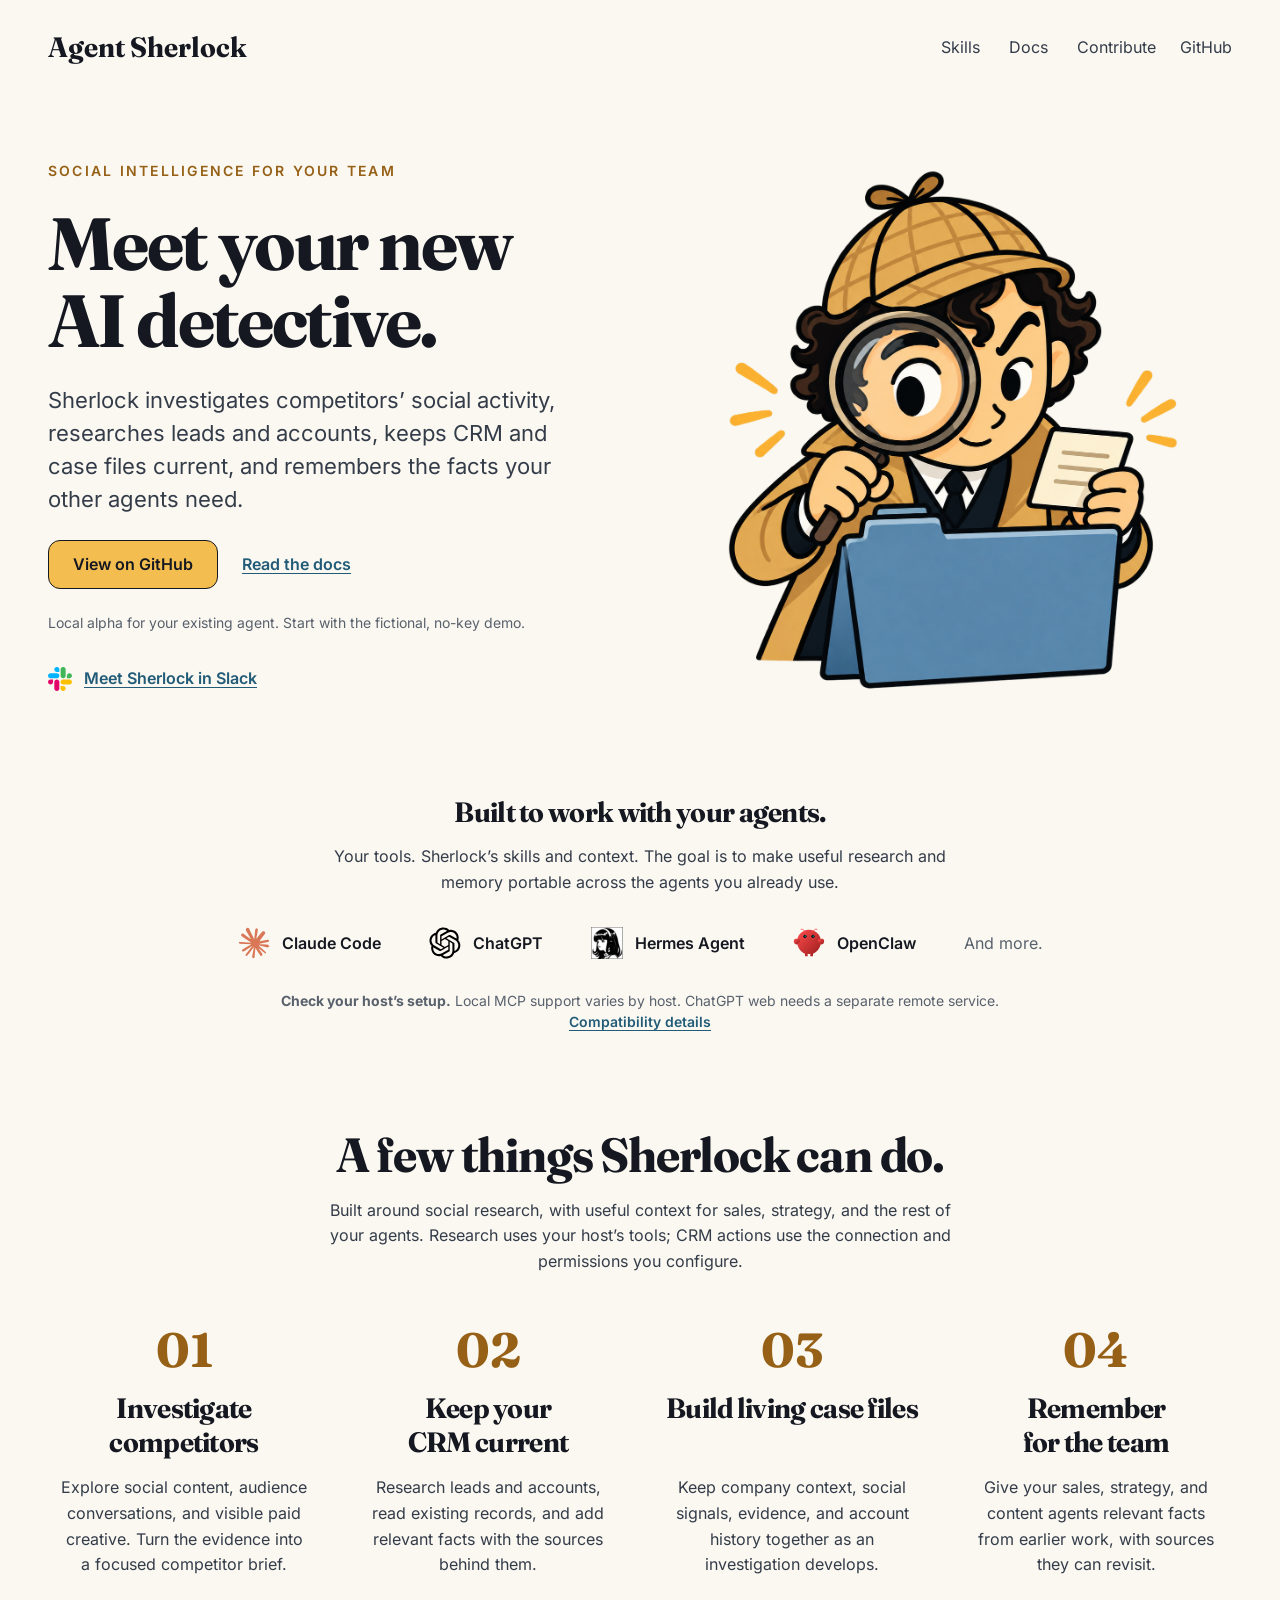
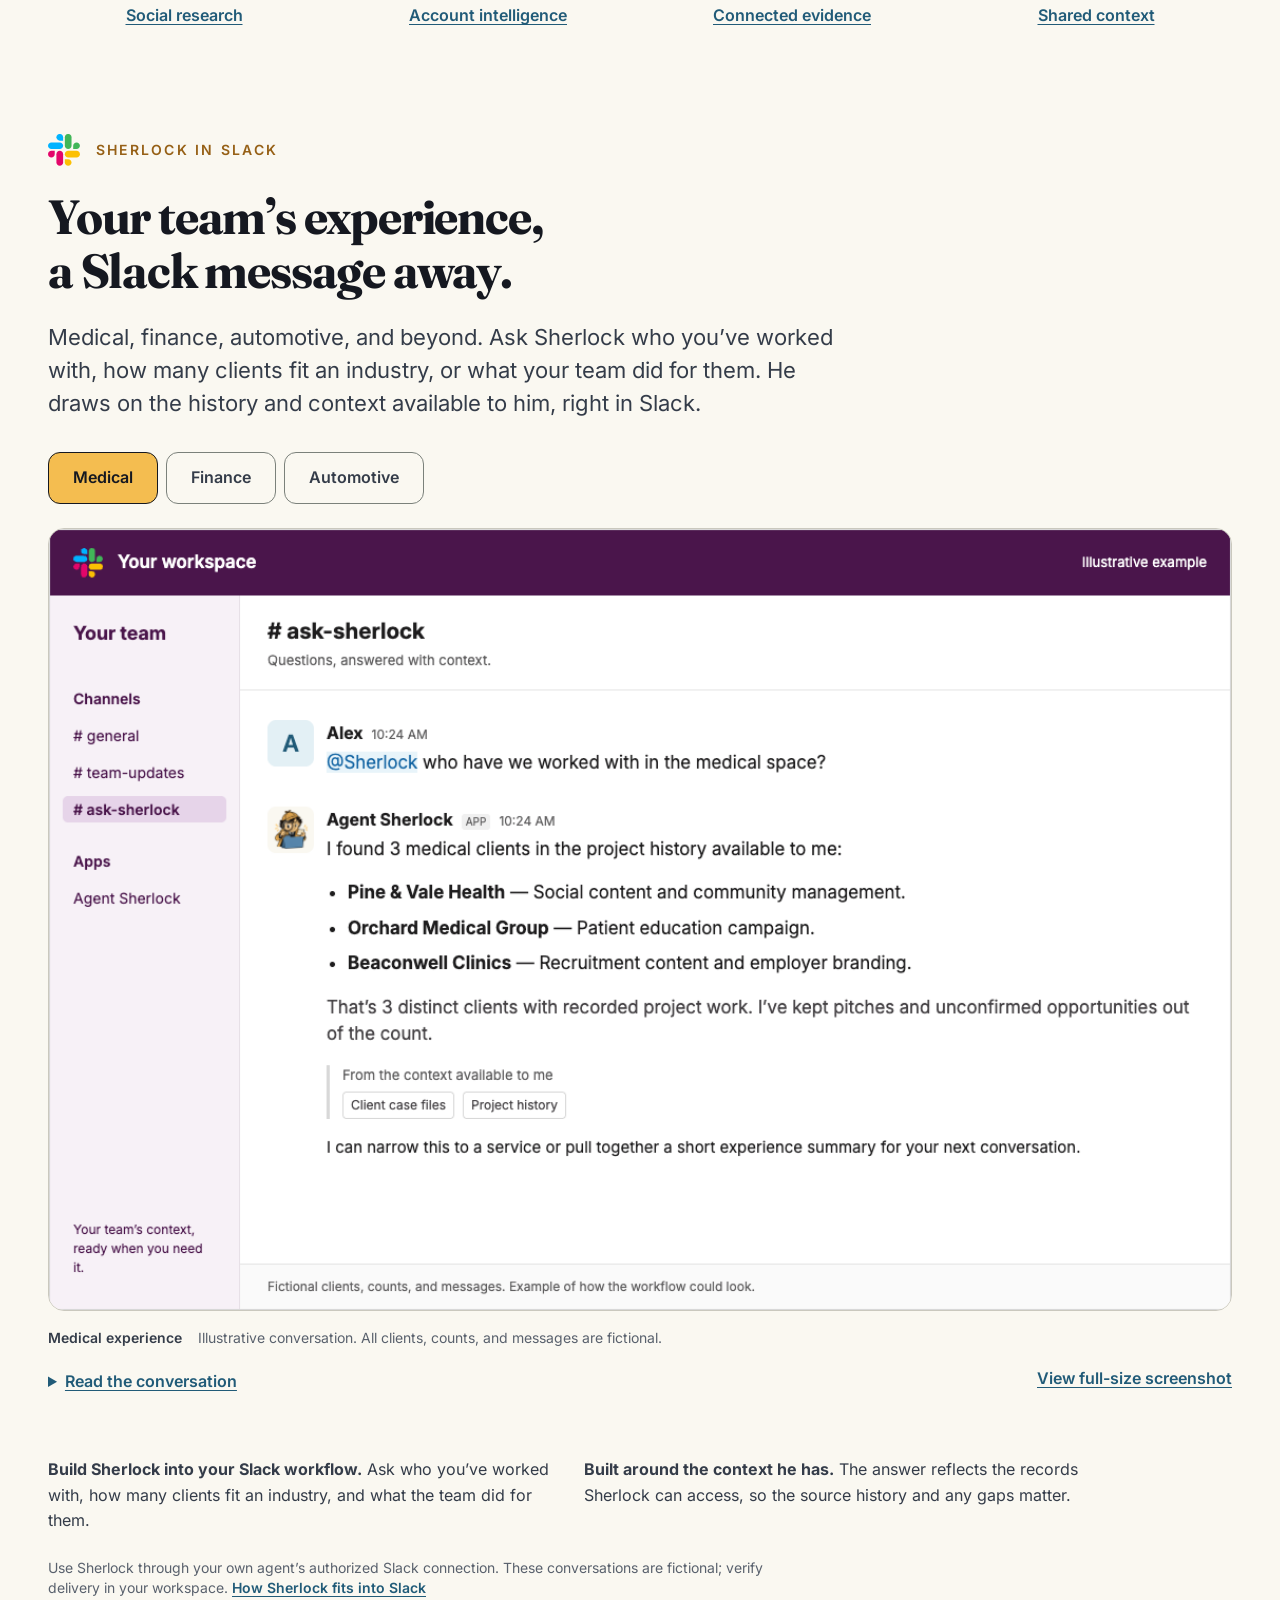
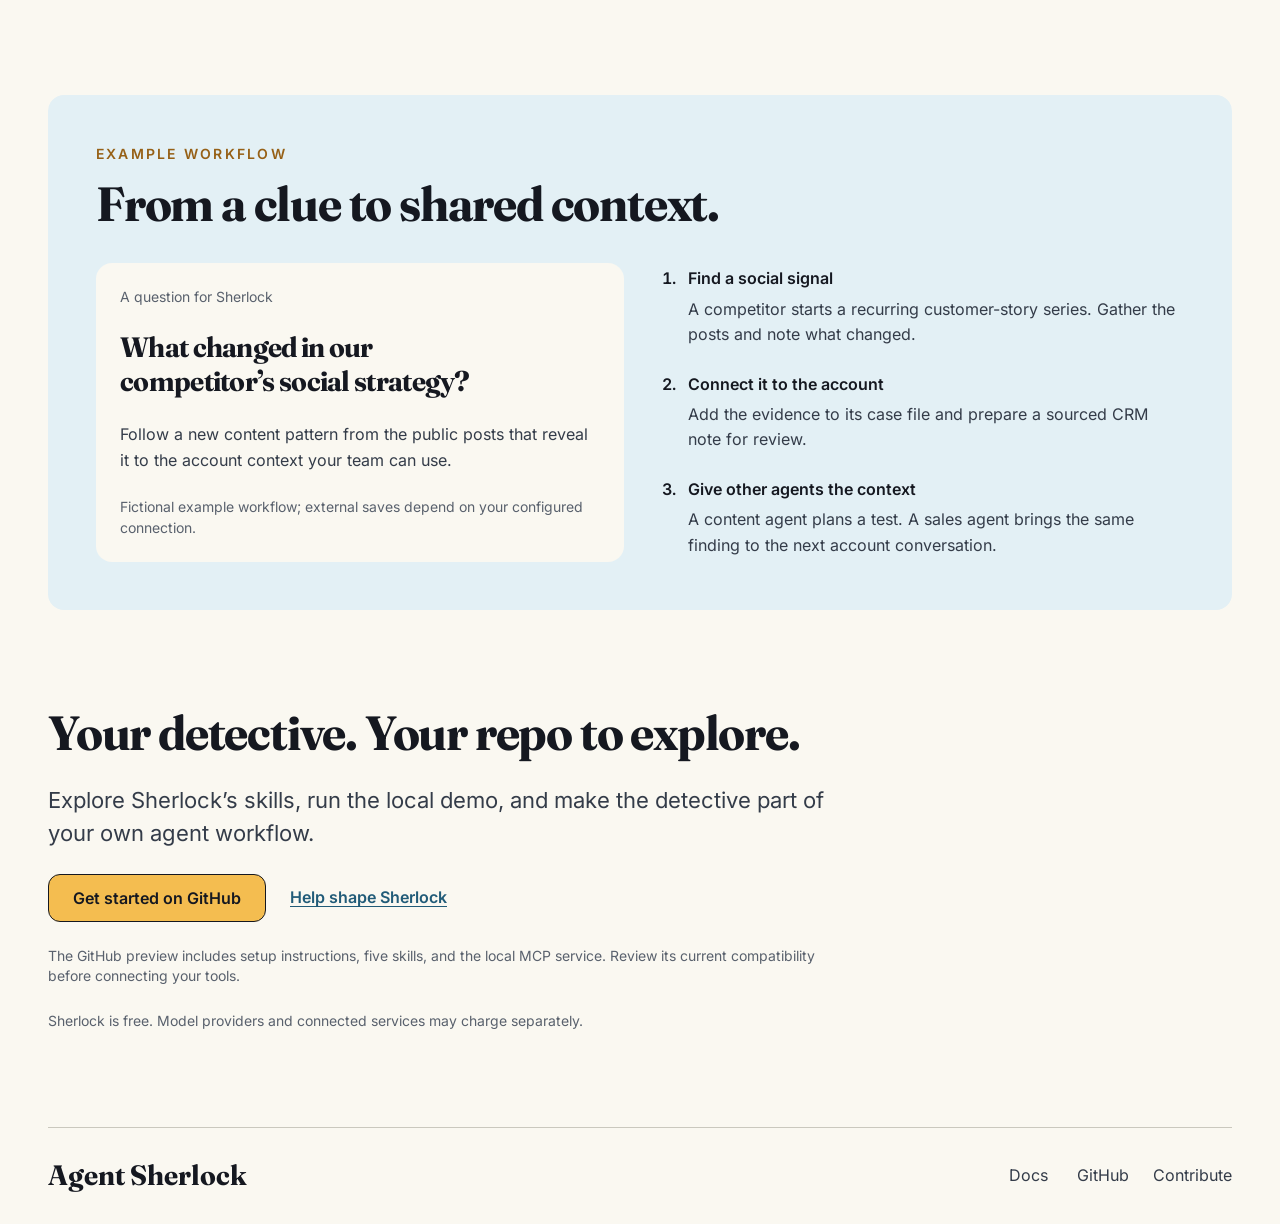
==== commit 17e55ce2: "Fix Windows SQLite cleanup and refine the public setup flow" ====
--- a/public-facing/index.html
+++ b/public-facing/index.html
@@ -3,7 +3,7 @@
   <head>
     <meta charset="utf-8" />
     <meta name="viewport" content="width=device-width, initial-scale=1" />
-    <meta name="description" content="Meet Agent Sherlock: an AI detective for social competitor research, account context, living case files, and shared memory for your team of agents. Public edition in development." />
+    <meta name="description" content="Meet Agent Sherlock: an AI detective for social competitor research, account context, living case files, and shared memory for your team of agents. Local skills and MCP preview." />
     <title>Agent Sherlock — Social intelligence for your team</title>
     <link rel="icon" href="data:," />
     <link rel="stylesheet" href="assets/styles/fonts.css" />
@@ -22,7 +22,7 @@
           <li><a class="sherlock-nav-link" href="#capabilities">Skills</a></li>
           <li><a class="sherlock-nav-link" href="docs.html">Docs</a></li>
           <li><a class="sherlock-nav-link" href="docs.html#contribute">Contribute</a></li>
-          <li><span class="repository-pending">GitHub <span class="sherlock-caption sherlock-muted">coming soon</span></span></li>
+          <li><a class="sherlock-nav-link" href="https://github.com/keithsol91/agent-sherlock">GitHub</a></li>
         </ul>
       </nav>
     </header>
@@ -34,10 +34,10 @@
           <h1 id="hero-title">Meet your new AI detective.</h1>
           <p class="sherlock-lead">Sherlock investigates competitors’ social activity, researches leads and accounts, keeps CRM and case files current, and remembers the facts your other agents need.</p>
           <div class="sherlock-actions">
-            <a class="sherlock-button" href="#capabilities">Explore Sherlock’s skills</a>
+            <a class="sherlock-button" href="https://github.com/keithsol91/agent-sherlock">View on GitHub</a>
             <a class="sherlock-link" href="docs.html">Read the docs</a>
           </div>
-          <p class="sherlock-caption sherlock-muted">Public edition in development. Explore what we’re building.</p>
+          <p class="sherlock-caption sherlock-muted">Local alpha for your existing agent. Start with the fictional, no-key demo.</p>
           <a class="slack-entry sherlock-link" href="#slack"><img src="assets/brands/slack-logo.svg" width="24" height="24" alt="" /> Meet Sherlock in Slack</a>
         </div>
         <img class="sherlock-hero-art" src="assets/sherlock-hero-candidate.png" width="1312" height="1199" alt="Sherlock examining a clue with a magnifying glass behind a blue case folder" fetchpriority="high" />
@@ -46,20 +46,20 @@
       <section id="agents" class="sherlock-section sherlock-container agent-compatibility" aria-labelledby="agents-title">
         <h2 id="agents-title">Built to work with your agents.</h2>
         <p class="agent-compatibility-intro">Your tools. Sherlock’s skills and context. The goal is to make useful research and memory portable across the agents you already use.</p>
-        <ul class="agent-logo-list" aria-label="Planned agent compatibility">
+        <ul class="agent-logo-list" aria-label="Agent compatibility targets">
           <li><img src="assets/brands/claude-mark.png" width="32" height="32" alt="" /><span>Claude Code</span></li>
           <li><img src="assets/brands/chatgpt-mark.svg" width="32" height="32" alt="" /><span>ChatGPT</span></li>
           <li><img src="assets/brands/hermes-mark.png" width="32" height="32" alt="" /><span>Hermes Agent</span></li>
           <li><img src="assets/brands/openclaw-mark.svg" width="32" height="32" alt="" /><span>OpenClaw</span></li>
           <li class="agent-logo-more">And more.</li>
         </ul>
-        <p class="sherlock-caption sherlock-muted agent-compatibility-note"><strong>Planned compatibility.</strong> Public setup and supported features are still being validated for each tool. <a class="sherlock-link" href="docs.html#compatibility">Compatibility details</a></p>
+        <p class="sherlock-caption sherlock-muted agent-compatibility-note"><strong>Check your host’s setup.</strong> Local MCP support varies by host. ChatGPT web needs a separate remote service. <a class="sherlock-link" href="docs.html#compatibility">Compatibility details</a></p>
       </section>
 
       <section id="capabilities" class="sherlock-section sherlock-container" aria-labelledby="capabilities-title">
         <div class="section-intro">
           <h2 id="capabilities-title">A few things Sherlock can do.</h2>
-          <p>Built around social research, with useful context for sales, strategy, and the rest of your agents. These are the planned capabilities of the public edition.</p>
+          <p>Built around social research, with useful context for sales, strategy, and the rest of your agents. Research uses your host’s tools; CRM actions use the connection and permissions you configure.</p>
         </div>
         <ul class="sherlock-skills">
           <li class="sherlock-skill">
@@ -124,7 +124,7 @@
           <p><strong>Build Sherlock into your Slack workflow.</strong> Ask who you’ve worked with, how many clients fit an industry, and what the team did for them.</p>
           <p><strong>Built around the context he has.</strong> The answer reflects the records Sherlock can access, so the source history and any gaps matter.</p>
         </div>
-        <p class="sherlock-caption sherlock-muted slack-availability">Based on the team’s existing Slack workflow. Setup for the public edition is in development. <a class="sherlock-link" href="docs.html#slack">How Sherlock fits into Slack</a></p>
+        <p class="sherlock-caption sherlock-muted slack-availability">Use Sherlock through your own agent’s authorized Slack connection. These conversations are fictional; verify delivery in your workspace. <a class="sherlock-link" href="docs.html#slack">How Sherlock fits into Slack</a></p>
       </section>
 
       <section id="workflow" class="sherlock-section sherlock-container" aria-labelledby="workflow-title">
@@ -137,7 +137,7 @@
             <p class="sherlock-caption sherlock-muted">A question for Sherlock</p>
             <h3>What changed in our competitor’s social strategy?</h3>
             <p>Follow a new content pattern from the public posts that reveal it to the account context your team can use.</p>
-            <p class="sherlock-caption sherlock-muted">Fictional example of the planned workflow.</p>
+            <p class="sherlock-caption sherlock-muted">Fictional example workflow; external saves depend on your configured connection.</p>
           </div>
           <ol class="workflow-steps">
             <li>
@@ -159,12 +159,12 @@
       <section id="open-source" class="sherlock-section sherlock-container participation" aria-labelledby="open-source-title">
         <div class="sherlock-stack">
           <h2 id="open-source-title">Your detective. Your repo to explore.</h2>
-          <p class="sherlock-lead">The plan: free, open-source software you can use, inspect, and extend for your own team of agents.</p>
+          <p class="sherlock-lead">Explore Sherlock’s skills, run the local demo, and make the detective part of your own agent workflow.</p>
           <div class="sherlock-actions">
-            <a class="sherlock-button" href="docs.html">Explore the project</a>
+            <a class="sherlock-button" href="https://github.com/keithsol91/agent-sherlock">Get started on GitHub</a>
             <a class="sherlock-link" href="docs.html#contribute">Help shape Sherlock</a>
           </div>
-          <p class="sherlock-caption sherlock-muted">The GitHub repository and software license are being prepared.</p>
+          <p class="sherlock-caption sherlock-muted">The GitHub preview includes setup instructions, five skills, and the local MCP service. Review its current compatibility before connecting your tools.</p>
           <p class="sherlock-caption sherlock-muted">Sherlock is free. Model providers and connected services may charge separately.</p>
         </div>
       </section>
@@ -175,7 +175,7 @@
       <nav aria-label="Footer navigation">
         <ul class="sherlock-nav-list">
           <li><a class="sherlock-nav-link" href="docs.html">Docs</a></li>
-          <li><span class="repository-pending sherlock-muted">GitHub coming soon</span></li>
+          <li><a class="sherlock-nav-link" href="https://github.com/keithsol91/agent-sherlock">GitHub</a></li>
           <li><a class="sherlock-nav-link" href="docs.html#contribute">Contribute</a></li>
         </ul>
       </nav>
--- a/public-facing/styles.css
+++ b/public-facing/styles.css
@@ -49,7 +49,8 @@
 .docs-header { padding-block: var(--sherlock-space-48); }
 .docs-header h1 { font-size: var(--sherlock-type-h2); max-width: 22ch; }
 .docs-header > * + * { margin-block-start: var(--sherlock-space-24); }
-.docs-layout { display: grid; gap: var(--sherlock-space-48); padding-block-end: var(--sherlock-space-64); }
+.docs-layout { display: grid; grid-template-columns: minmax(0, 1fr); gap: var(--sherlock-space-48); padding-block-end: var(--sherlock-space-64); }
+.docs-layout > * { min-width: 0; }
 .docs-contents ul { display: flex; flex-wrap: wrap; gap: var(--sherlock-space-8) var(--sherlock-space-24); padding: 0; list-style: none; }
 .docs-contents a { display: inline-flex; align-items: center; min-height: var(--sherlock-size-control-compact); }
 .docs-contents { align-self: start; }
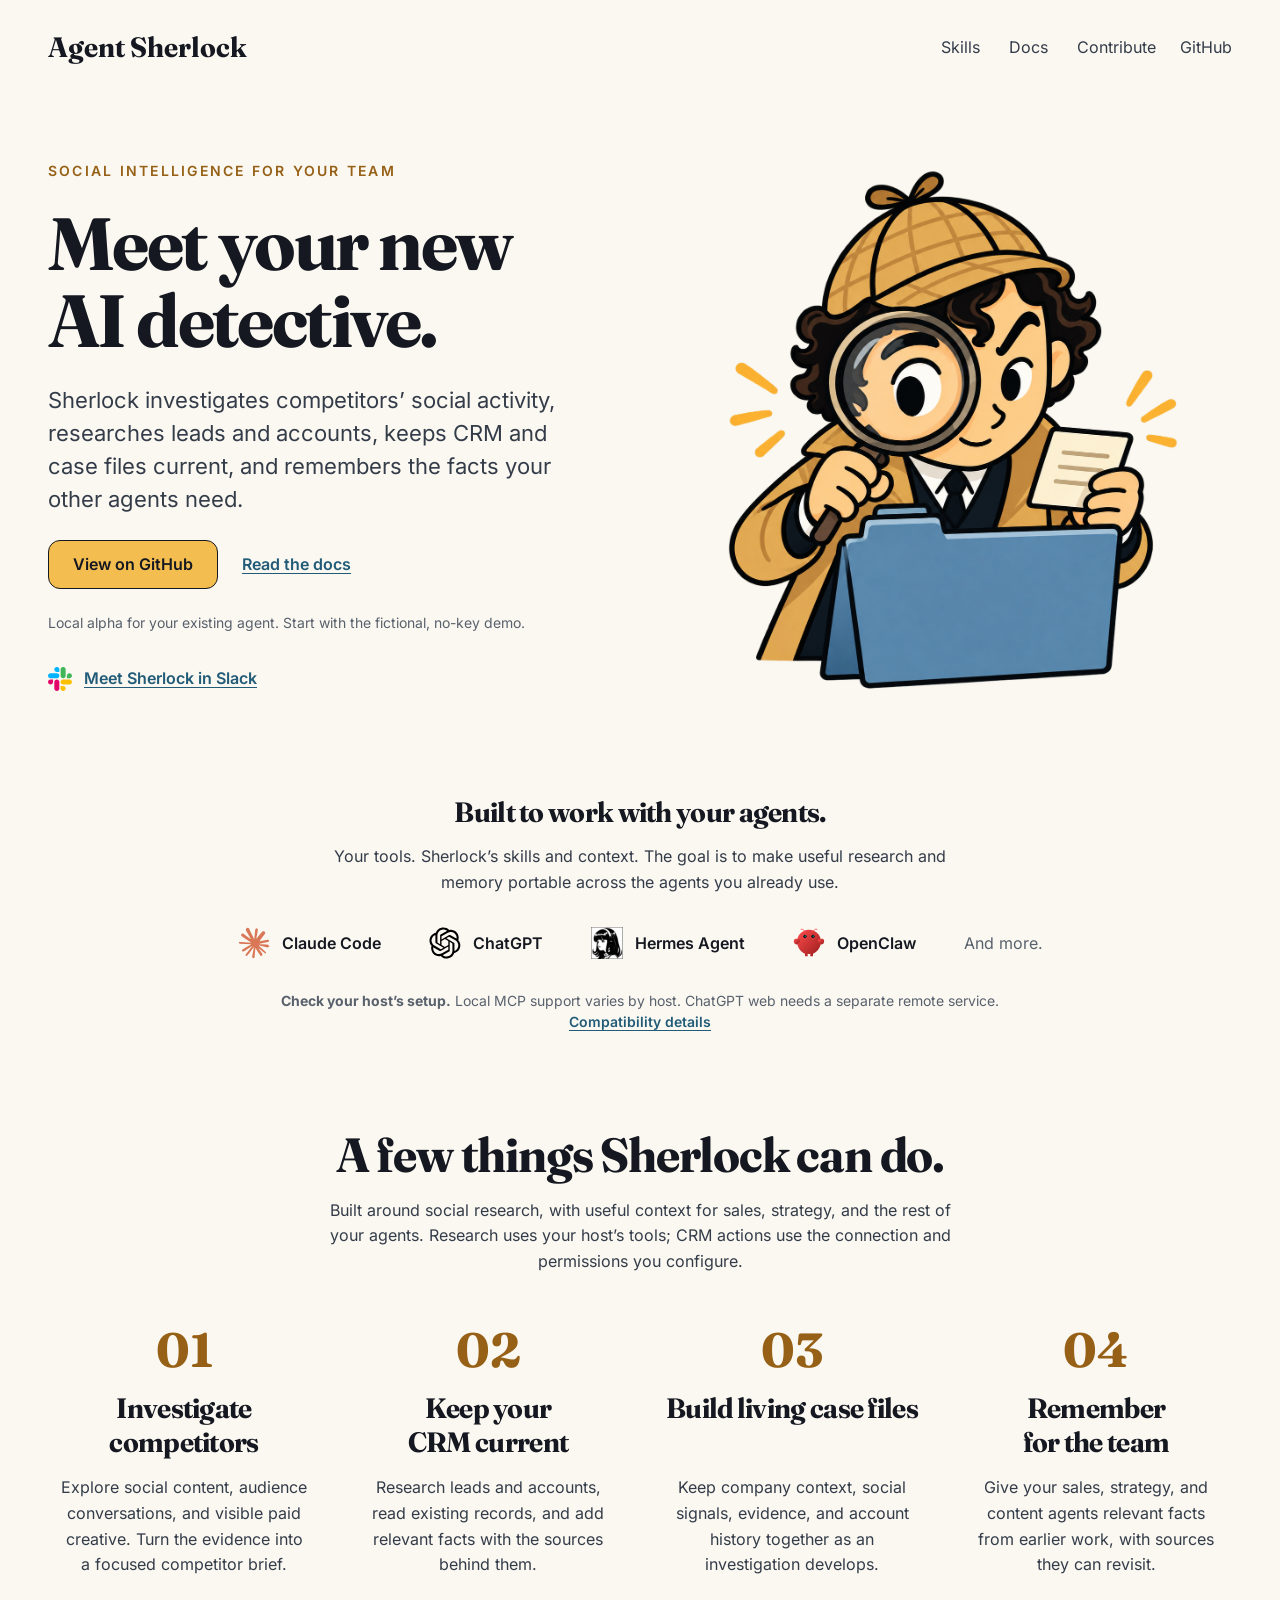
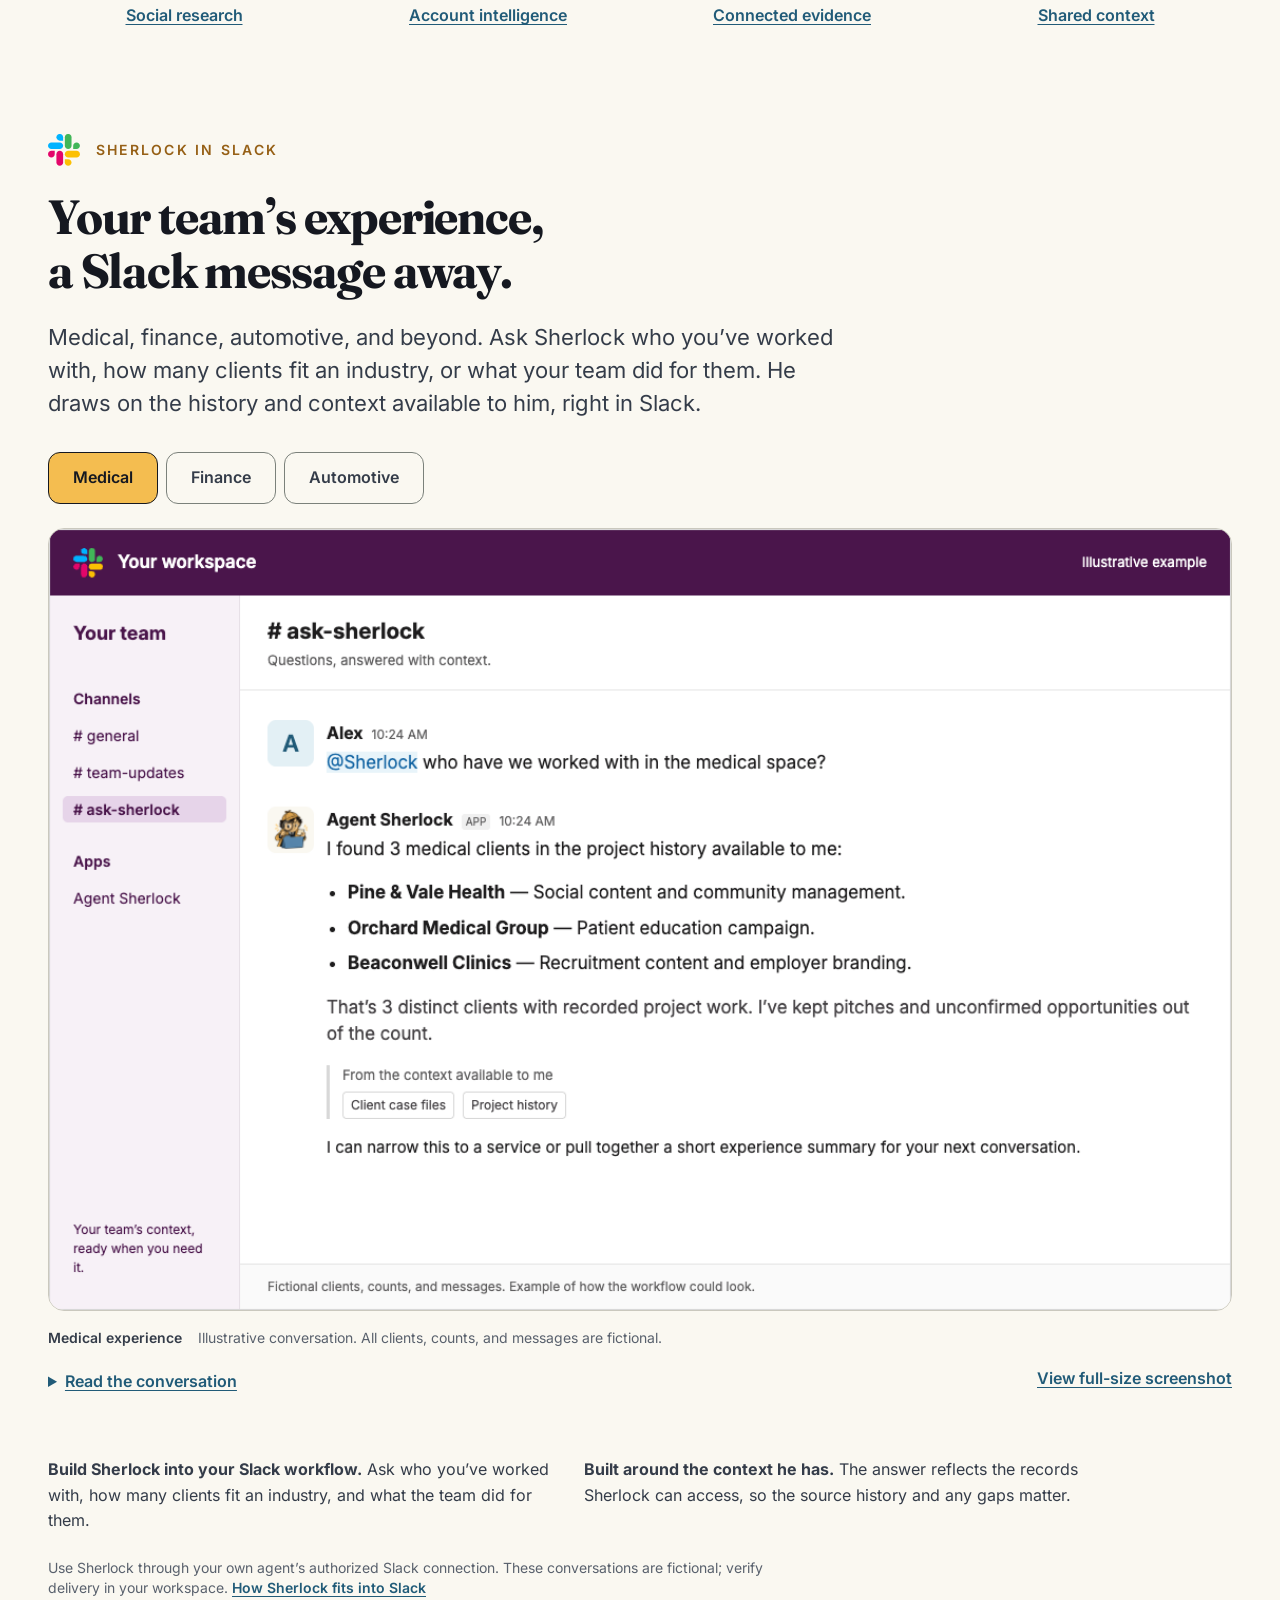
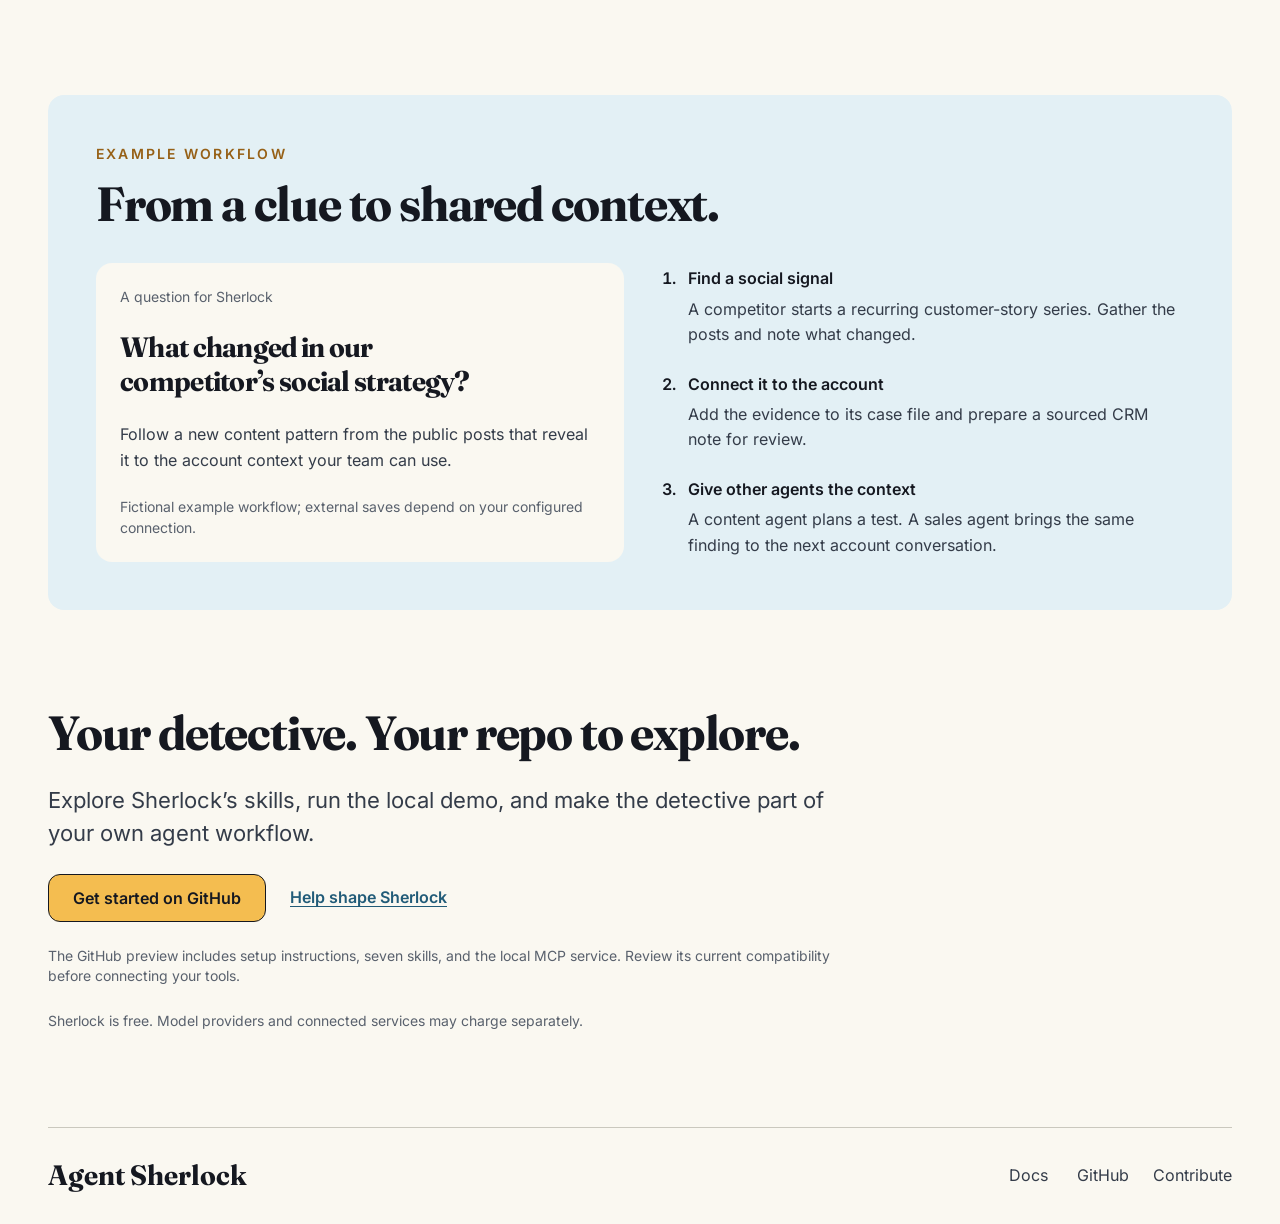
==== commit a16f25d6: "Release seven-skill preview with verified readiness fixes" ====
--- a/public-facing/index.html
+++ b/public-facing/index.html
@@ -164,7 +164,7 @@
             <a class="sherlock-button" href="https://github.com/keithsol91/agent-sherlock">Get started on GitHub</a>
             <a class="sherlock-link" href="docs.html#contribute">Help shape Sherlock</a>
           </div>
-          <p class="sherlock-caption sherlock-muted">The GitHub preview includes setup instructions, five skills, and the local MCP service. Review its current compatibility before connecting your tools.</p>
+          <p class="sherlock-caption sherlock-muted">The GitHub preview includes setup instructions, seven skills, and the local MCP service. Review its current compatibility before connecting your tools.</p>
           <p class="sherlock-caption sherlock-muted">Sherlock is free. Model providers and connected services may charge separately.</p>
         </div>
       </section>
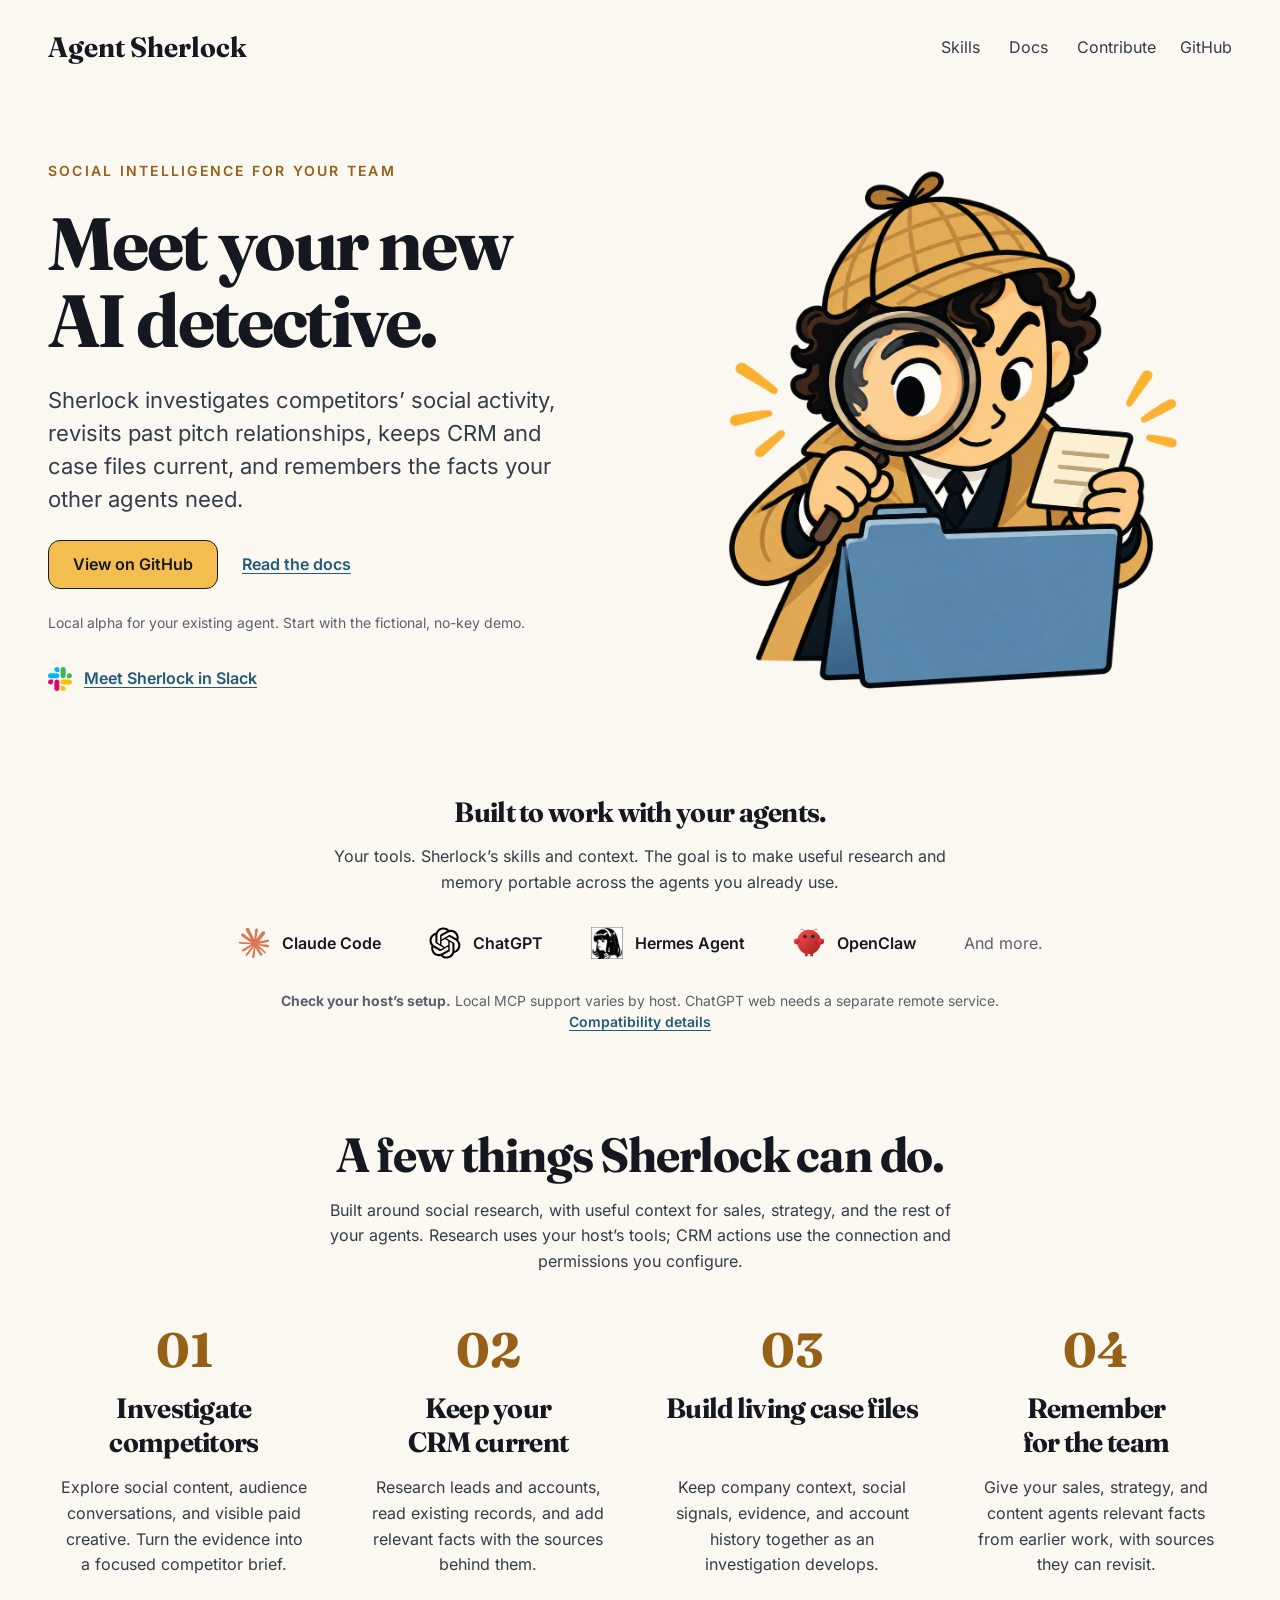
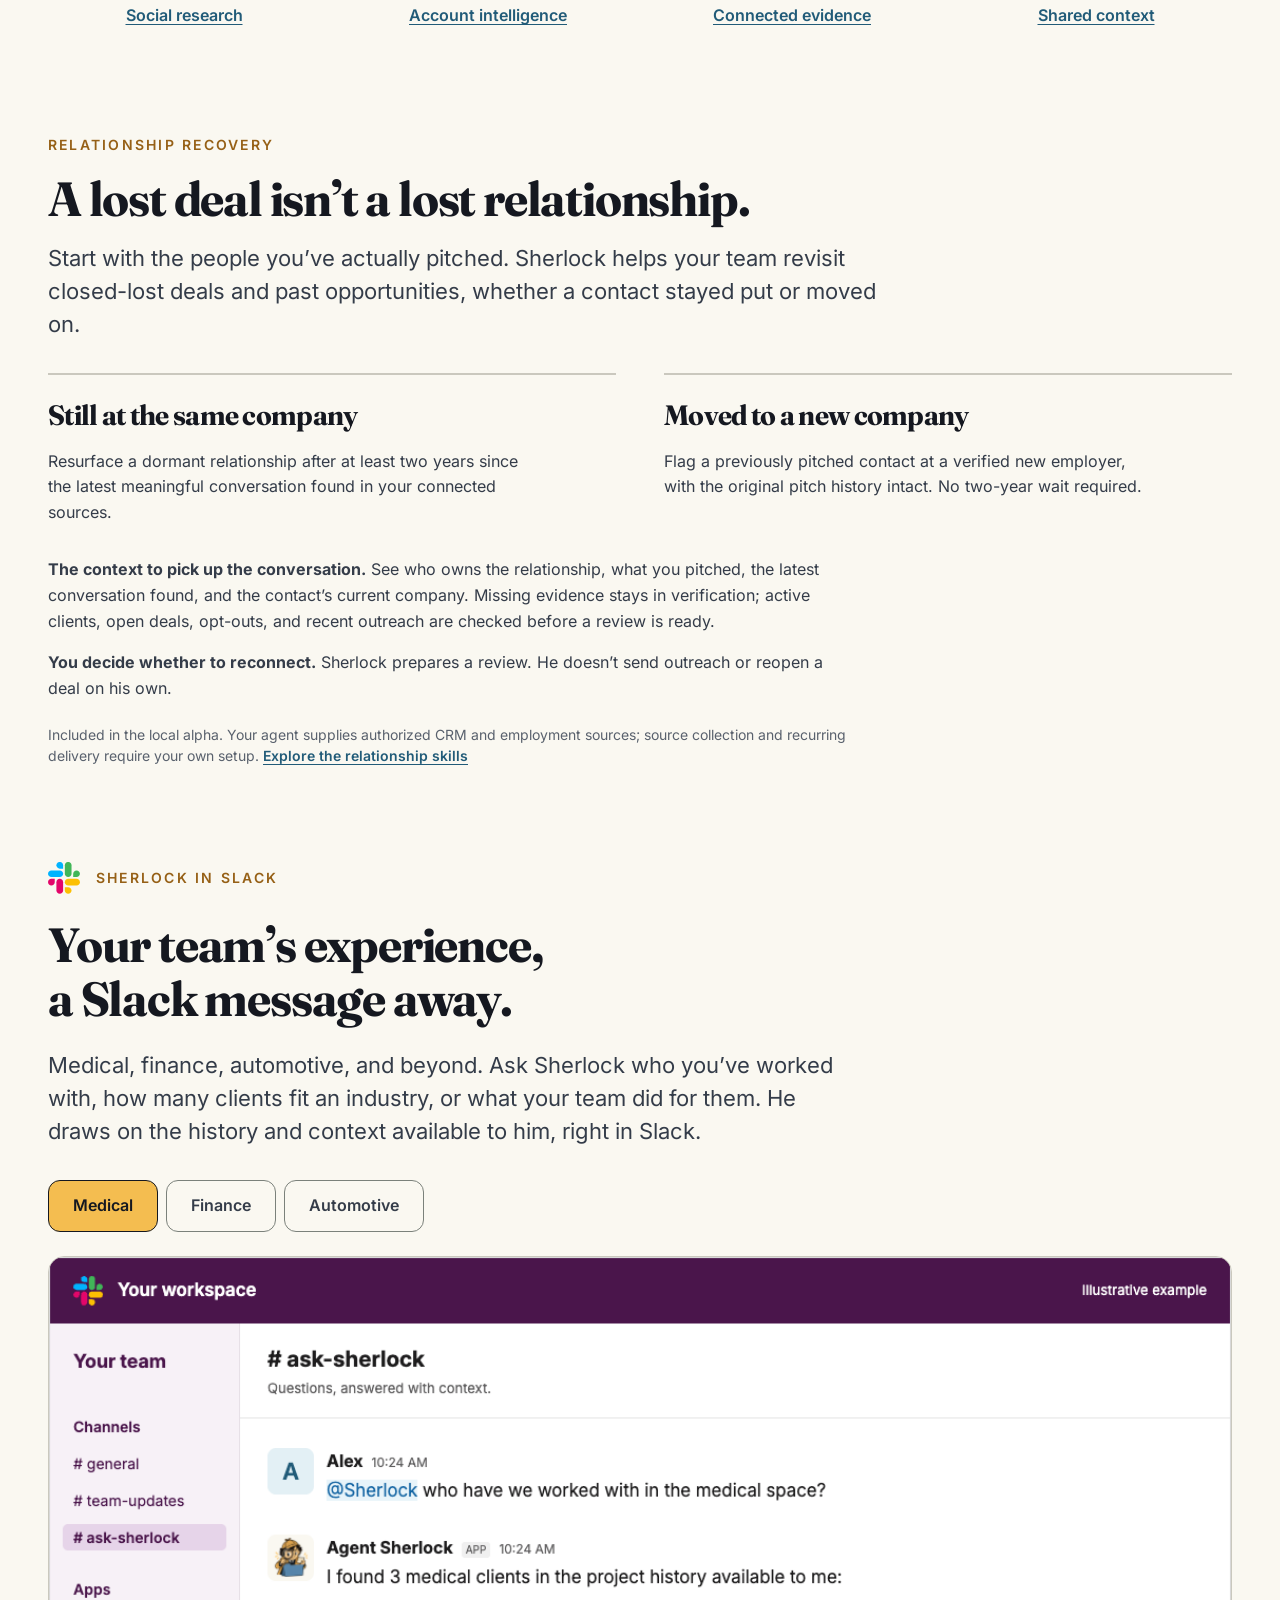
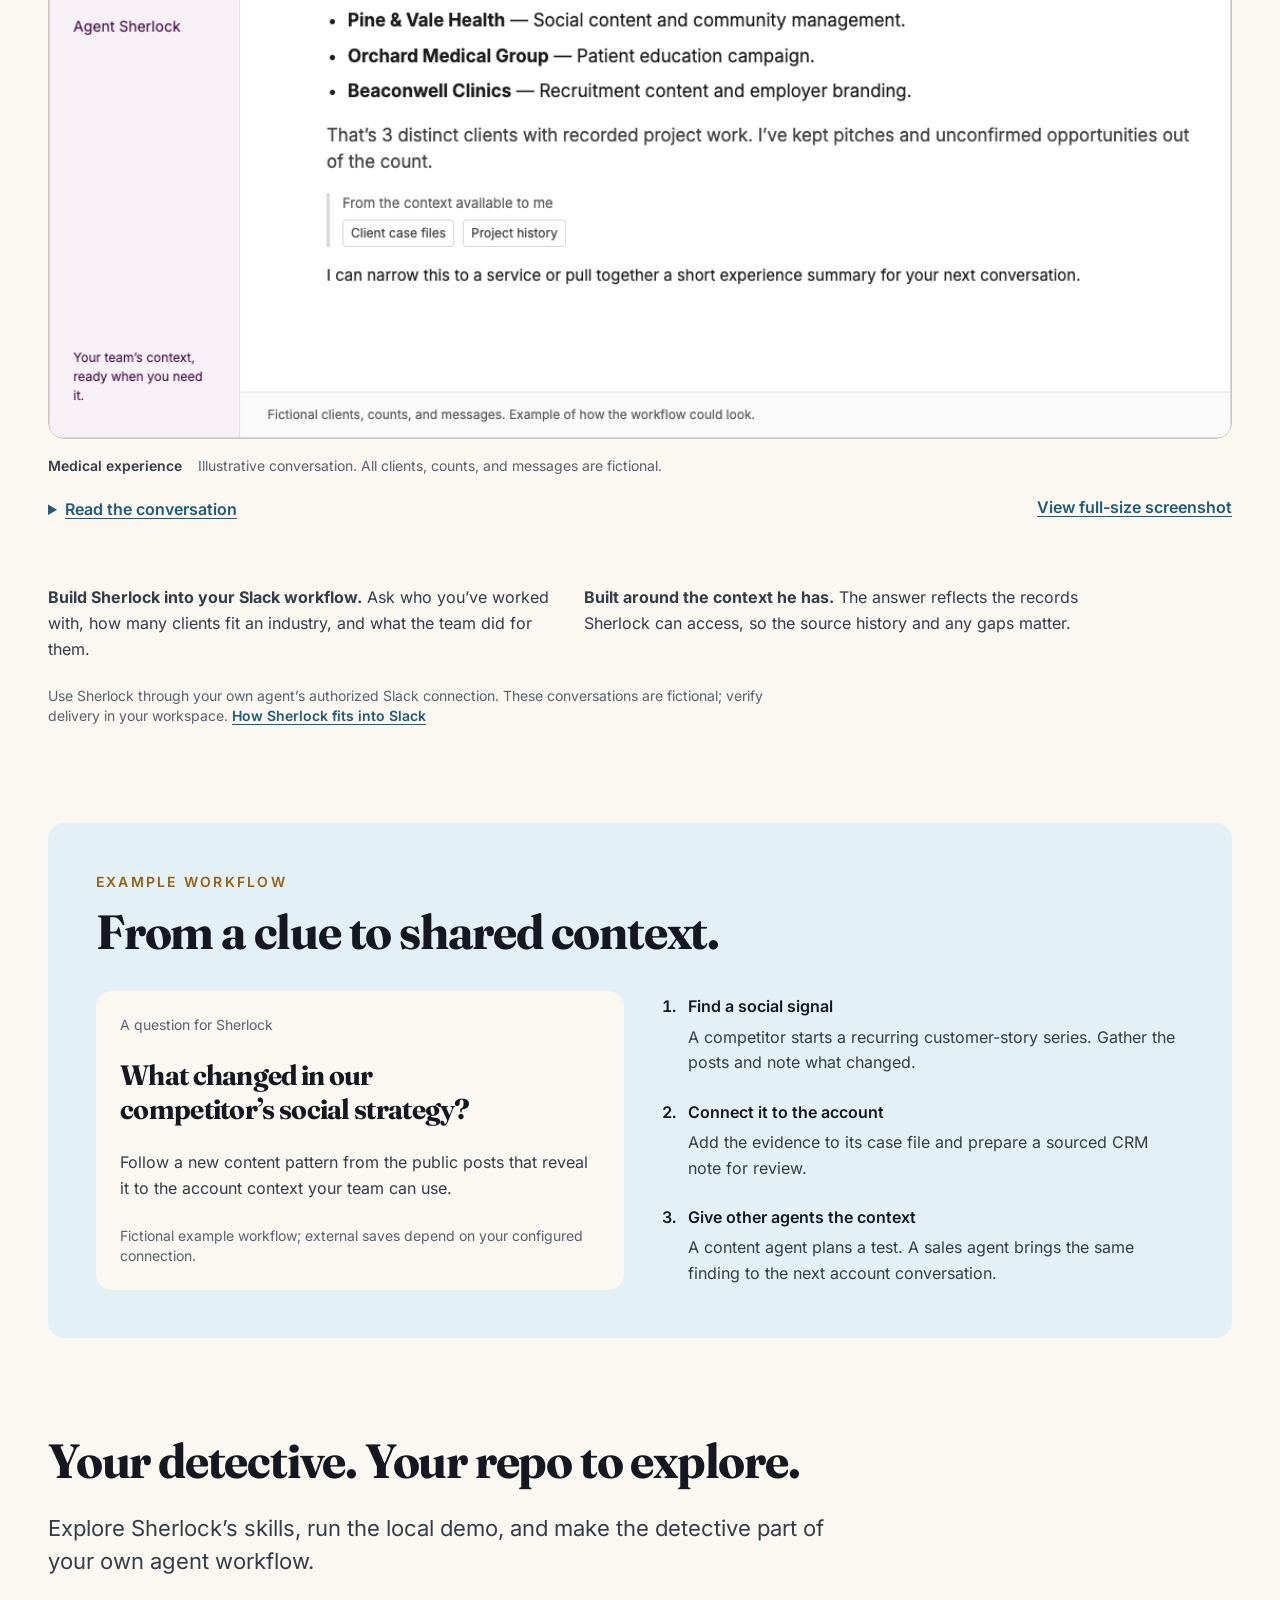
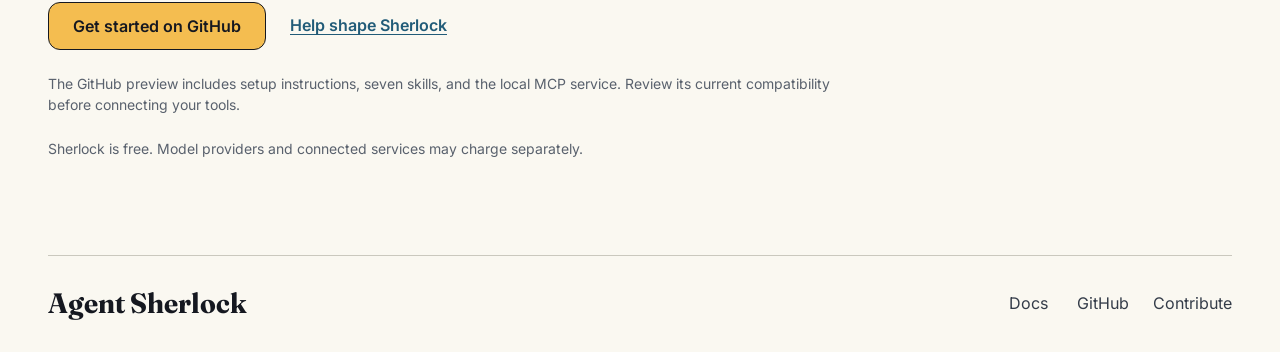
==== commit e12ab530: "Add guided setup and strengthen public release checks" ====
--- a/public-facing/index.html
+++ b/public-facing/index.html
@@ -3,7 +3,7 @@
   <head>
     <meta charset="utf-8" />
     <meta name="viewport" content="width=device-width, initial-scale=1" />
-    <meta name="description" content="Meet Agent Sherlock: an AI detective for social competitor research, account context, living case files, and shared memory for your team of agents. Local skills and MCP preview." />
+    <meta name="description" content="Meet Agent Sherlock: an AI detective for social competitor research, past pitch relationships, account context, and shared memory for your team of agents. Local skills and MCP preview." />
     <title>Agent Sherlock — Social intelligence for your team</title>
     <link rel="icon" href="data:," />
     <link rel="stylesheet" href="assets/styles/fonts.css" />
@@ -32,7 +32,7 @@
         <div class="sherlock-hero-copy">
           <p class="sherlock-eyebrow">Social intelligence for your team</p>
           <h1 id="hero-title">Meet your new AI detective.</h1>
-          <p class="sherlock-lead">Sherlock investigates competitors’ social activity, researches leads and accounts, keeps CRM and case files current, and remembers the facts your other agents need.</p>
+          <p class="sherlock-lead">Sherlock investigates competitors’ social activity, revisits past pitch relationships, keeps CRM and case files current, and remembers the facts your other agents need.</p>
           <div class="sherlock-actions">
             <a class="sherlock-button" href="https://github.com/keithsol91/agent-sherlock">View on GitHub</a>
             <a class="sherlock-link" href="docs.html">Read the docs</a>
@@ -87,6 +87,29 @@
             <a class="sherlock-link skill-detail" href="docs.html#recall">Shared context</a>
           </li>
         </ul>
+      </section>
+
+      <section id="relationships" class="sherlock-section sherlock-container" aria-labelledby="relationships-title">
+        <div class="relationship-heading">
+          <p class="sherlock-eyebrow">Relationship recovery</p>
+          <h2 id="relationships-title">A lost deal isn’t a lost relationship.</h2>
+          <p class="sherlock-lead">Start with the people you’ve actually pitched. Sherlock helps your team revisit closed-lost deals and past opportunities, whether a contact stayed put or moved on.</p>
+        </div>
+        <div class="relationship-paths">
+          <div class="relationship-path">
+            <h3>Still at the same company</h3>
+            <p>Resurface a dormant relationship after at least two years since the latest meaningful conversation found in your connected sources.</p>
+          </div>
+          <div class="relationship-path">
+            <h3>Moved to a new company</h3>
+            <p>Flag a previously pitched contact at a verified new employer, with the original pitch history intact. No two-year wait required.</p>
+          </div>
+        </div>
+        <div class="relationship-review">
+          <p><strong>The context to pick up the conversation.</strong> See who owns the relationship, what you pitched, the latest conversation found, and the contact’s current company. Missing evidence stays in verification; active clients, open deals, opt-outs, and recent outreach are checked before a review is ready.</p>
+          <p><strong>You decide whether to reconnect.</strong> Sherlock prepares a review. He doesn’t send outreach or reopen a deal on his own.</p>
+        </div>
+        <p class="sherlock-caption sherlock-muted relationship-availability">Included in the local alpha. Your agent supplies authorized CRM and employment sources; source collection and recurring delivery require your own setup. <a class="sherlock-link" href="https://github.com/keithsol91/agent-sherlock/blob/v0.2.1a1/public-facing/documentation/relationships.md">Explore the relationship skills</a></p>
       </section>
 
       <section id="slack" class="sherlock-section sherlock-container" aria-labelledby="slack-title">
--- a/public-facing/styles.css
+++ b/public-facing/styles.css
@@ -25,6 +25,14 @@
   line-height: var(--sherlock-leading-heading);
 }
 .skill-detail { margin-block-start: auto; min-height: var(--sherlock-size-control-compact); display: inline-flex; align-items: center; }
+.relationship-heading { display: grid; gap: var(--sherlock-space-16); max-width: 54rem; }
+.relationship-heading h2 { max-width: 23ch; }
+.relationship-paths { display: grid; grid-template-columns: minmax(0, 1fr); gap: var(--sherlock-space-32); margin-block: var(--sherlock-space-32); }
+.relationship-path { min-width: 0; padding-block-start: var(--sherlock-space-24); border-block-start: 2px solid var(--sherlock-color-border-decorative); }
+.relationship-path h3 { margin-block-end: var(--sherlock-space-16); }
+.relationship-path p { max-width: 48ch; }
+.relationship-review { display: grid; gap: var(--sherlock-space-16); max-width: 80ch; }
+.relationship-availability { max-width: 90ch; margin-block-start: var(--sherlock-space-24); }
 .workflow-heading { grid-column: 1 / -1; display: grid; gap: var(--sherlock-space-12); }
 .example-question {
   display: grid;
@@ -110,6 +118,7 @@
   .repository-pending { font-size: var(--sherlock-type-caption); }
 }
 @media (min-width: 960px) {
+  .relationship-paths { grid-template-columns: repeat(2, minmax(0, 1fr)); gap: var(--sherlock-space-48); }
   .slack-context-notes { grid-template-columns: repeat(2,minmax(0,1fr)); gap: var(--sherlock-space-32); }
   .sherlock-skill h3 { min-height: 2.4em; }
   .docs-layout { grid-template-columns: 14rem minmax(0, 1fr); }
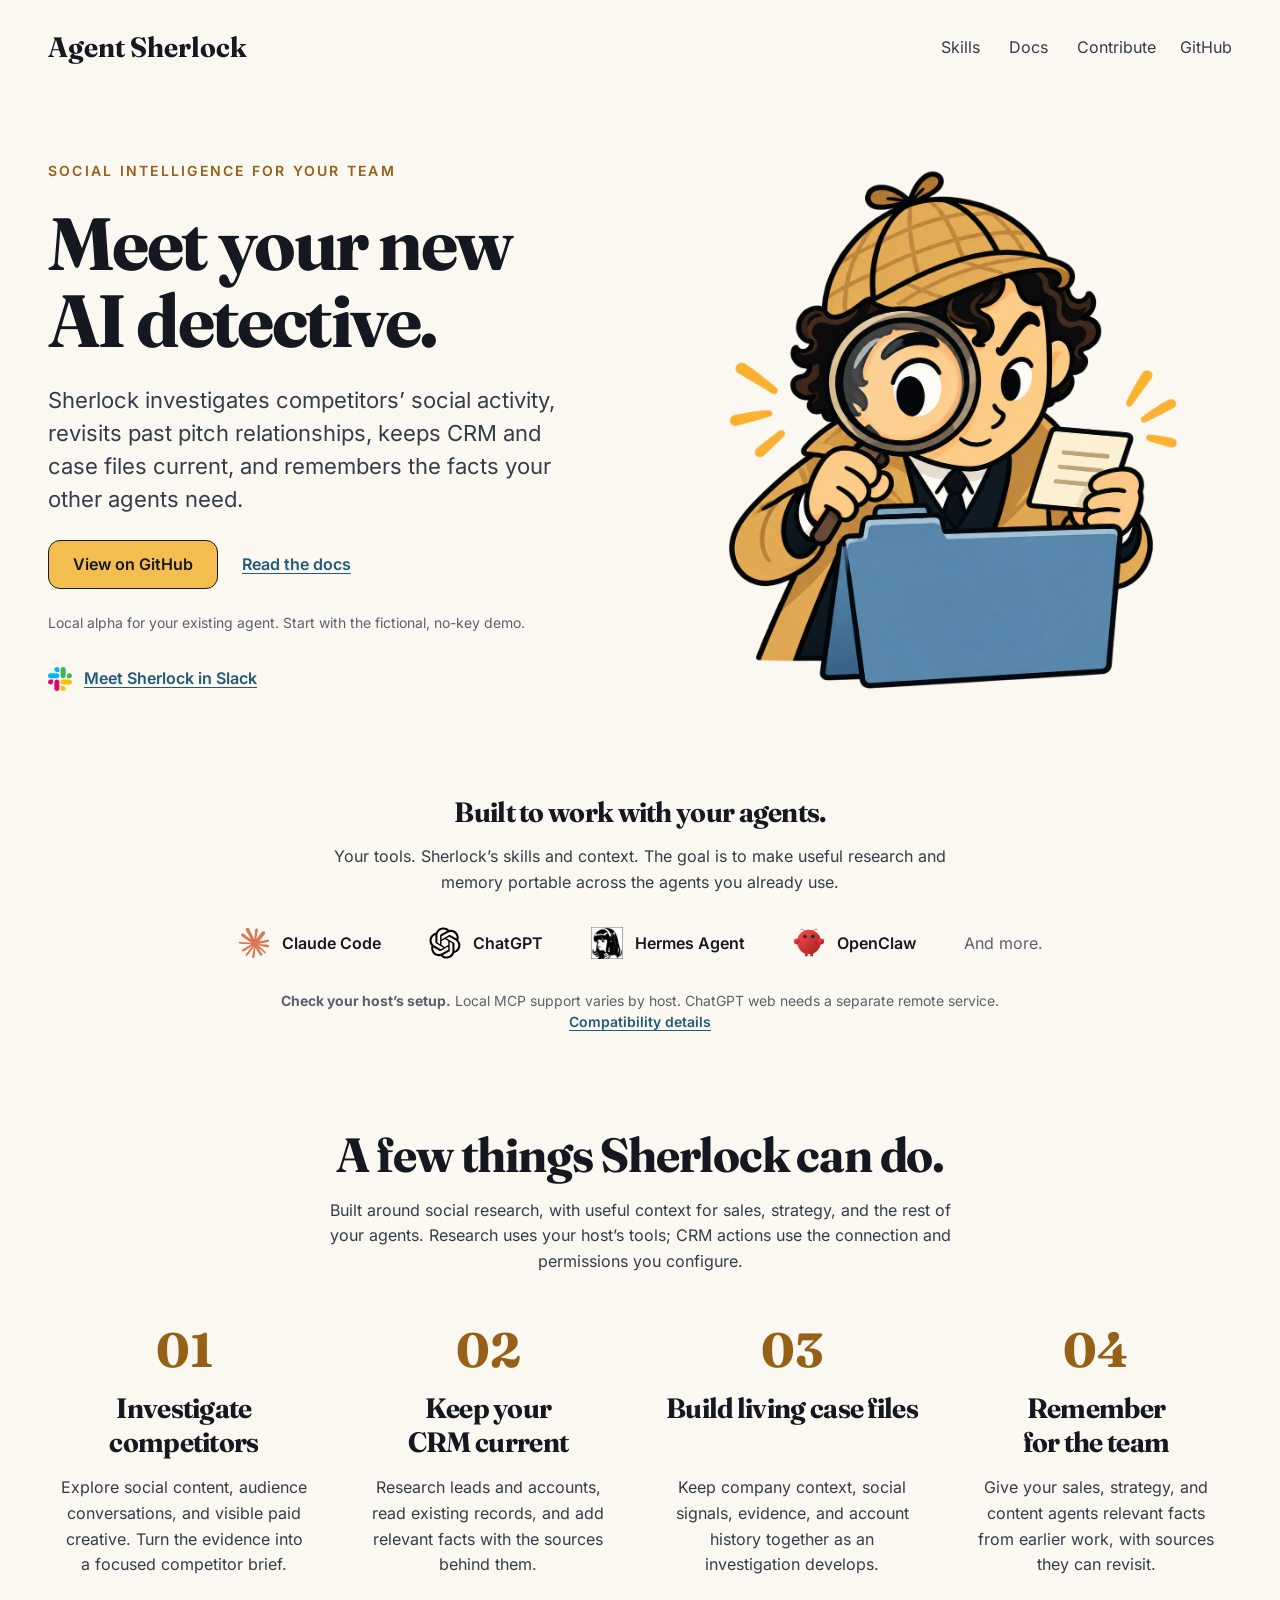
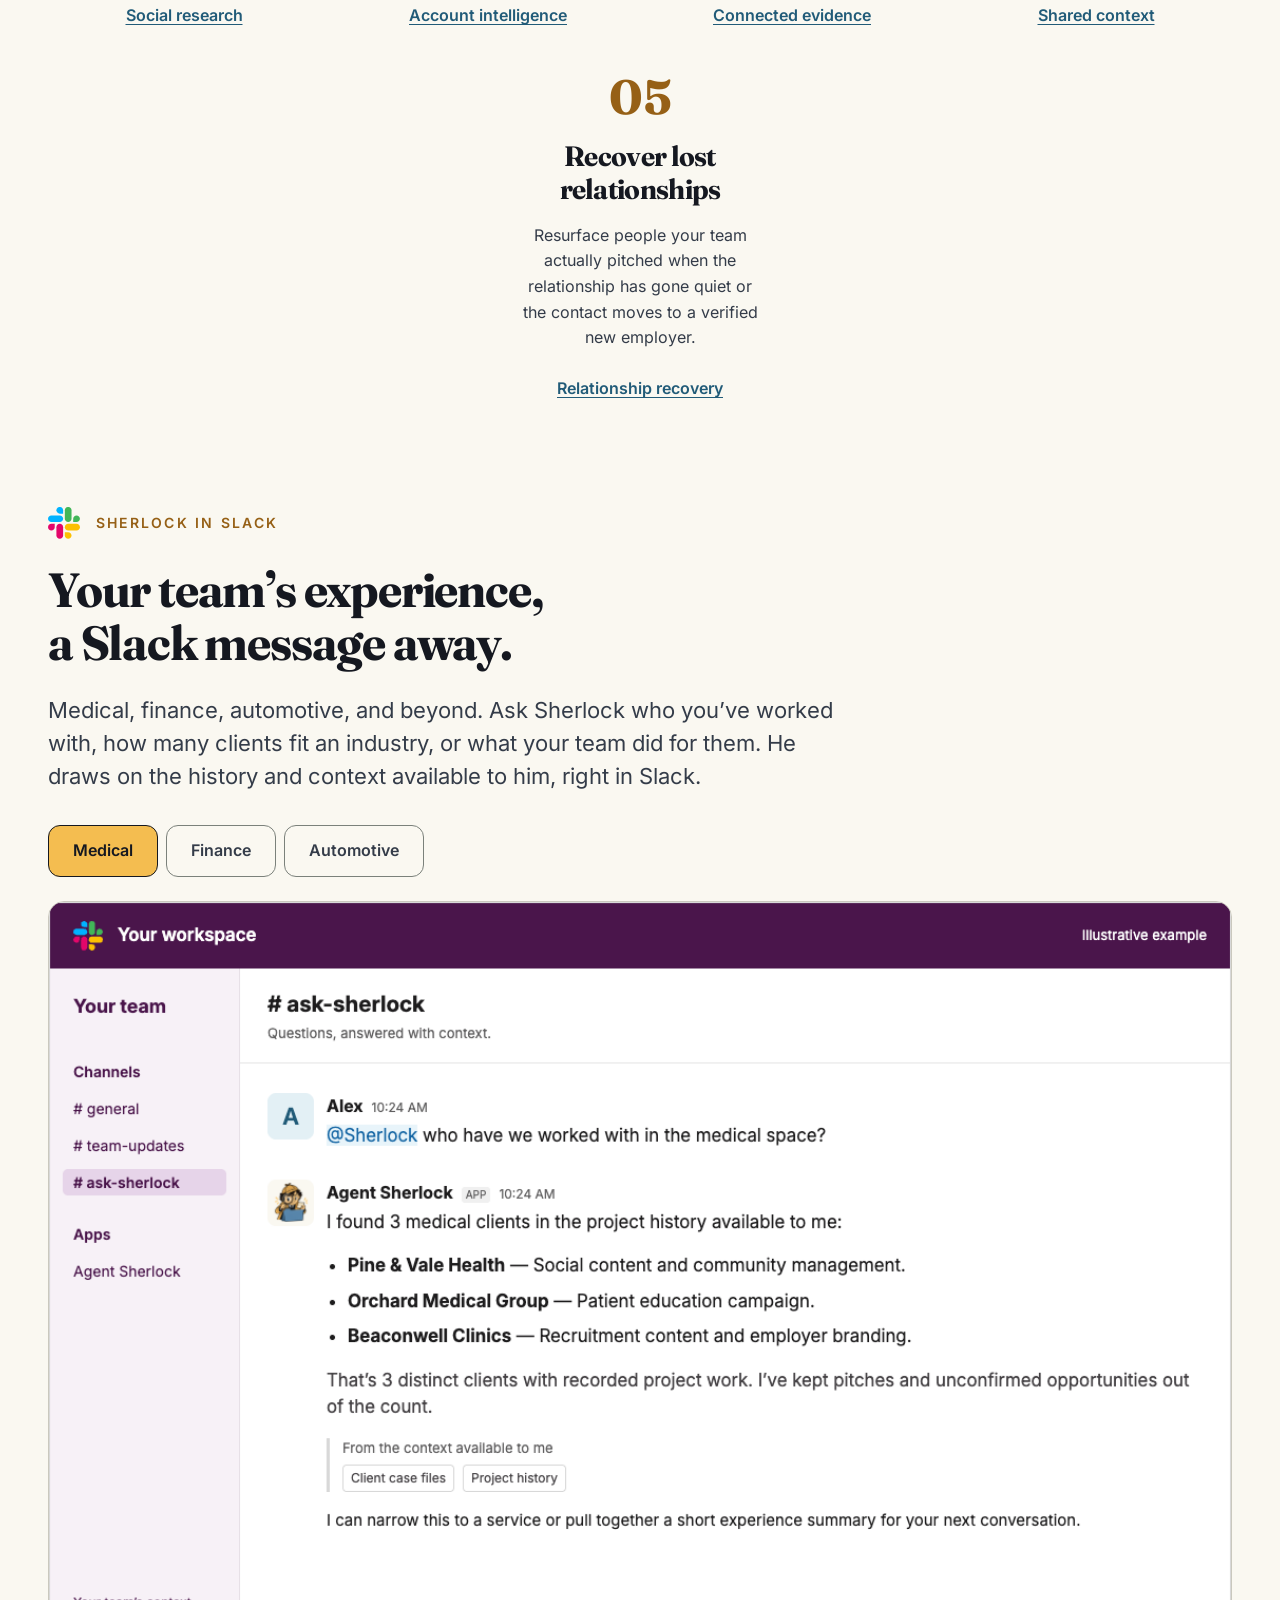
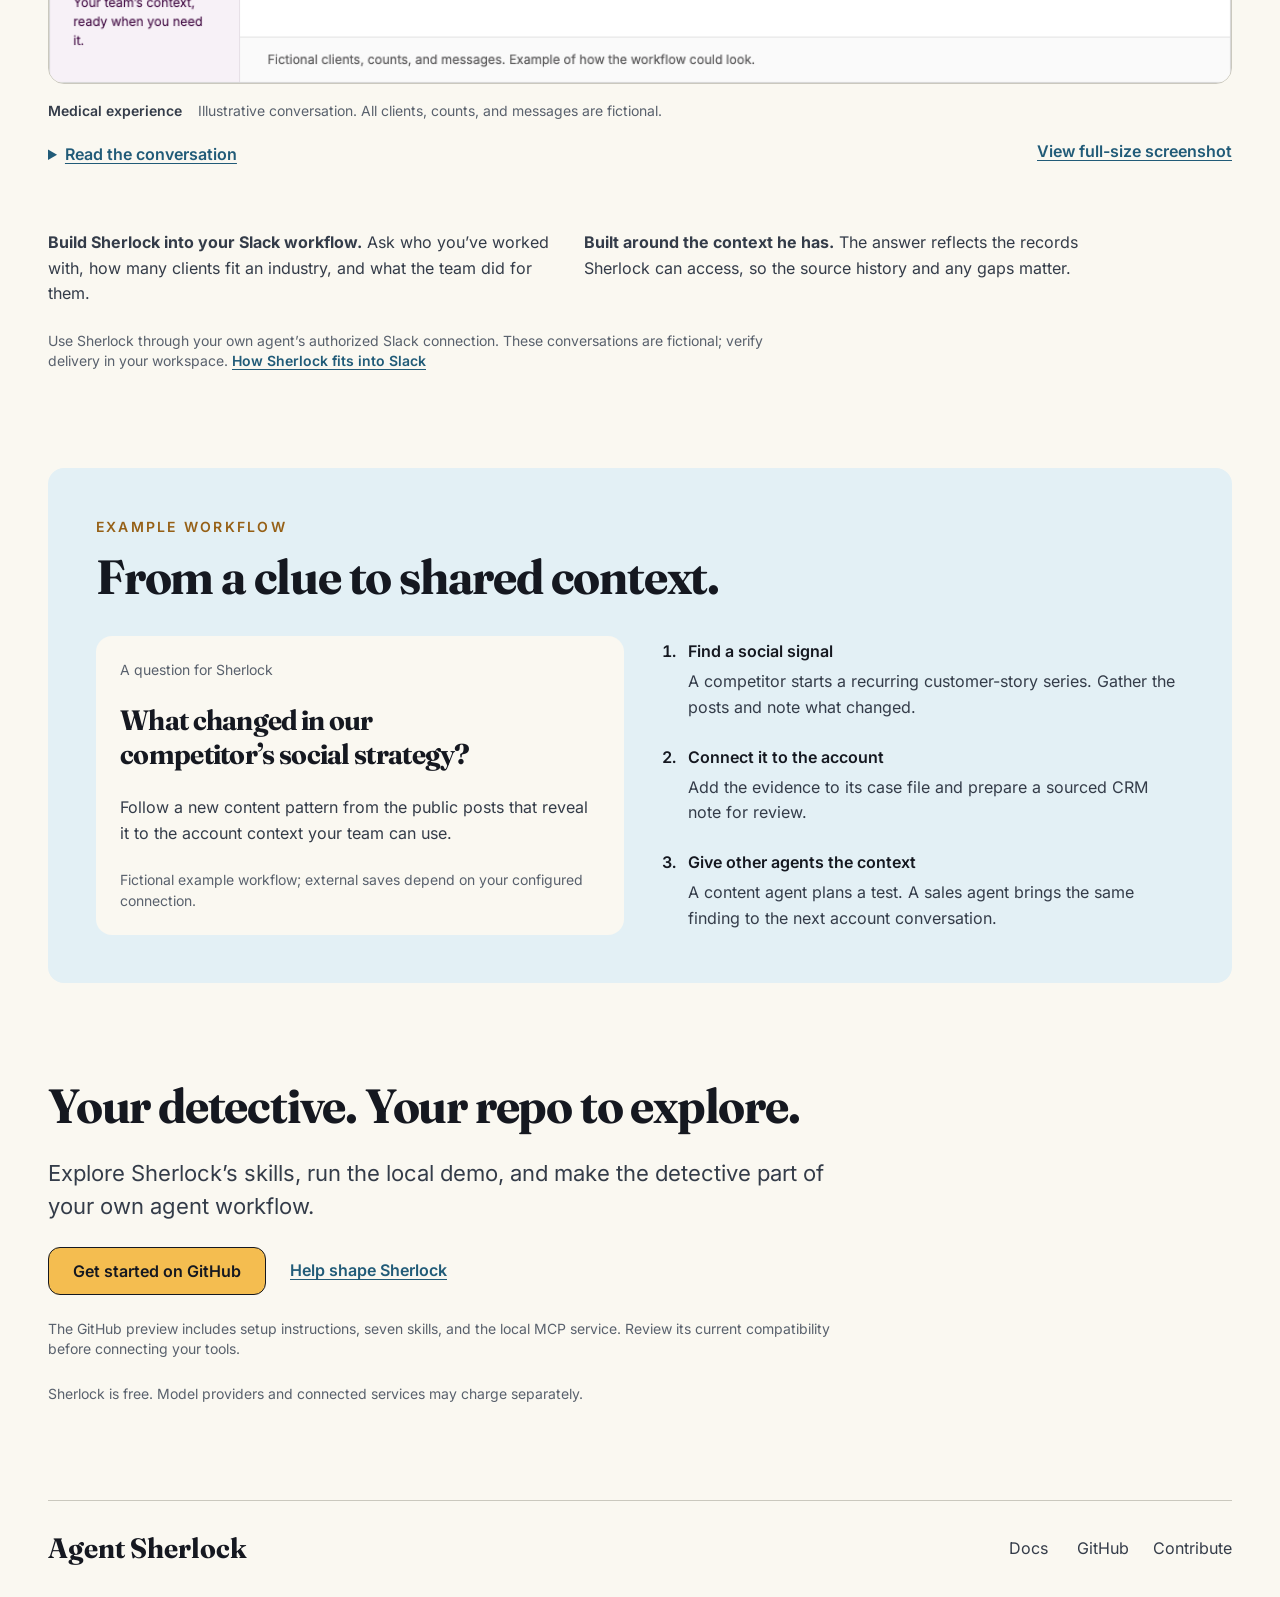
==== commit 3b7cecda: "Present relationship recovery as capability five" ====
--- a/public-facing/index.html
+++ b/public-facing/index.html
@@ -86,30 +86,13 @@
             <p>Give your sales, strategy, and content agents relevant facts from earlier work, with sources they can revisit.</p>
             <a class="sherlock-link skill-detail" href="docs.html#recall">Shared context</a>
           </li>
+          <li id="relationships" class="sherlock-skill">
+            <span class="skill-index" aria-hidden="true">05</span>
+            <h3>Recover lost relationships</h3>
+            <p>Resurface people your team actually pitched when the relationship has gone quiet or the contact moves to a verified new employer.</p>
+            <a class="sherlock-link skill-detail" href="https://github.com/keithsol91/agent-sherlock/blob/v0.2.1a2/public-facing/documentation/relationships.md">Relationship recovery</a>
+          </li>
         </ul>
-      </section>
-
-      <section id="relationships" class="sherlock-section sherlock-container" aria-labelledby="relationships-title">
-        <div class="relationship-heading">
-          <p class="sherlock-eyebrow">Relationship recovery</p>
-          <h2 id="relationships-title">A lost deal isn’t a lost relationship.</h2>
-          <p class="sherlock-lead">Start with the people you’ve actually pitched. Sherlock helps your team revisit closed-lost deals and past opportunities, whether a contact stayed put or moved on.</p>
-        </div>
-        <div class="relationship-paths">
-          <div class="relationship-path">
-            <h3>Still at the same company</h3>
-            <p>Resurface a dormant relationship after at least two years since the latest meaningful conversation found in your connected sources.</p>
-          </div>
-          <div class="relationship-path">
-            <h3>Moved to a new company</h3>
-            <p>Flag a previously pitched contact at a verified new employer, with the original pitch history intact. No two-year wait required.</p>
-          </div>
-        </div>
-        <div class="relationship-review">
-          <p><strong>The context to pick up the conversation.</strong> See who owns the relationship, what you pitched, the latest conversation found, and the contact’s current company. Missing evidence stays in verification; active clients, open deals, opt-outs, and recent outreach are checked before a review is ready.</p>
-          <p><strong>You decide whether to reconnect.</strong> Sherlock prepares a review. He doesn’t send outreach or reopen a deal on his own.</p>
-        </div>
-        <p class="sherlock-caption sherlock-muted relationship-availability">Included in the local alpha. Your agent supplies authorized CRM and employment sources; source collection and recurring delivery require your own setup. <a class="sherlock-link" href="https://github.com/keithsol91/agent-sherlock/blob/v0.2.1a1/public-facing/documentation/relationships.md">Explore the relationship skills</a></p>
       </section>
 
       <section id="slack" class="sherlock-section sherlock-container" aria-labelledby="slack-title">
--- a/public-facing/styles.css
+++ b/public-facing/styles.css
@@ -25,14 +25,6 @@
   line-height: var(--sherlock-leading-heading);
 }
 .skill-detail { margin-block-start: auto; min-height: var(--sherlock-size-control-compact); display: inline-flex; align-items: center; }
-.relationship-heading { display: grid; gap: var(--sherlock-space-16); max-width: 54rem; }
-.relationship-heading h2 { max-width: 23ch; }
-.relationship-paths { display: grid; grid-template-columns: minmax(0, 1fr); gap: var(--sherlock-space-32); margin-block: var(--sherlock-space-32); }
-.relationship-path { min-width: 0; padding-block-start: var(--sherlock-space-24); border-block-start: 2px solid var(--sherlock-color-border-decorative); }
-.relationship-path h3 { margin-block-end: var(--sherlock-space-16); }
-.relationship-path p { max-width: 48ch; }
-.relationship-review { display: grid; gap: var(--sherlock-space-16); max-width: 80ch; }
-.relationship-availability { max-width: 90ch; margin-block-start: var(--sherlock-space-24); }
 .workflow-heading { grid-column: 1 / -1; display: grid; gap: var(--sherlock-space-12); }
 .example-question {
   display: grid;
@@ -118,7 +110,9 @@
   .repository-pending { font-size: var(--sherlock-type-caption); }
 }
 @media (min-width: 960px) {
-  .relationship-paths { grid-template-columns: repeat(2, minmax(0, 1fr)); gap: var(--sherlock-space-48); }
+  .sherlock-skills { grid-template-columns: repeat(8, minmax(0, 1fr)); }
+  .sherlock-skill { grid-column: span 2; }
+  .sherlock-skill:last-child:nth-child(5) { grid-column: 4 / span 2; }
   .slack-context-notes { grid-template-columns: repeat(2,minmax(0,1fr)); gap: var(--sherlock-space-32); }
   .sherlock-skill h3 { min-height: 2.4em; }
   .docs-layout { grid-template-columns: 14rem minmax(0, 1fr); }
